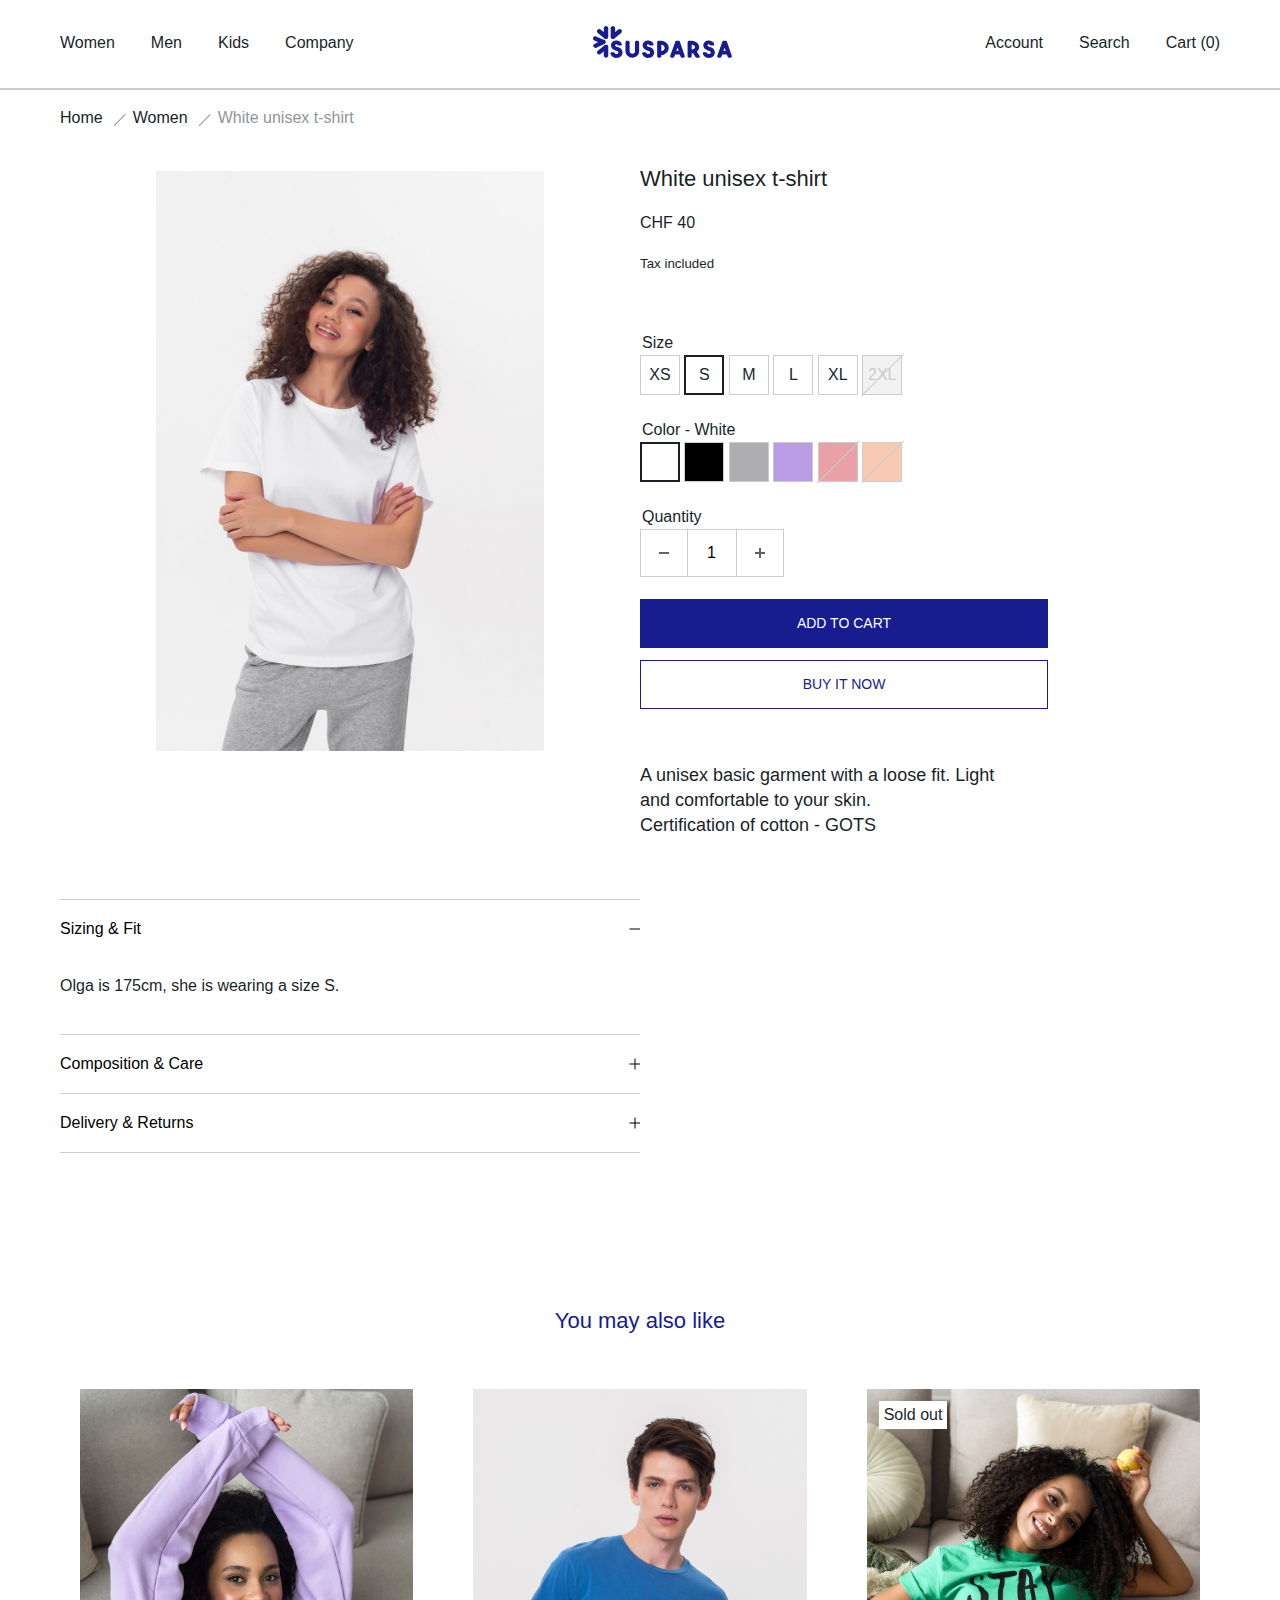
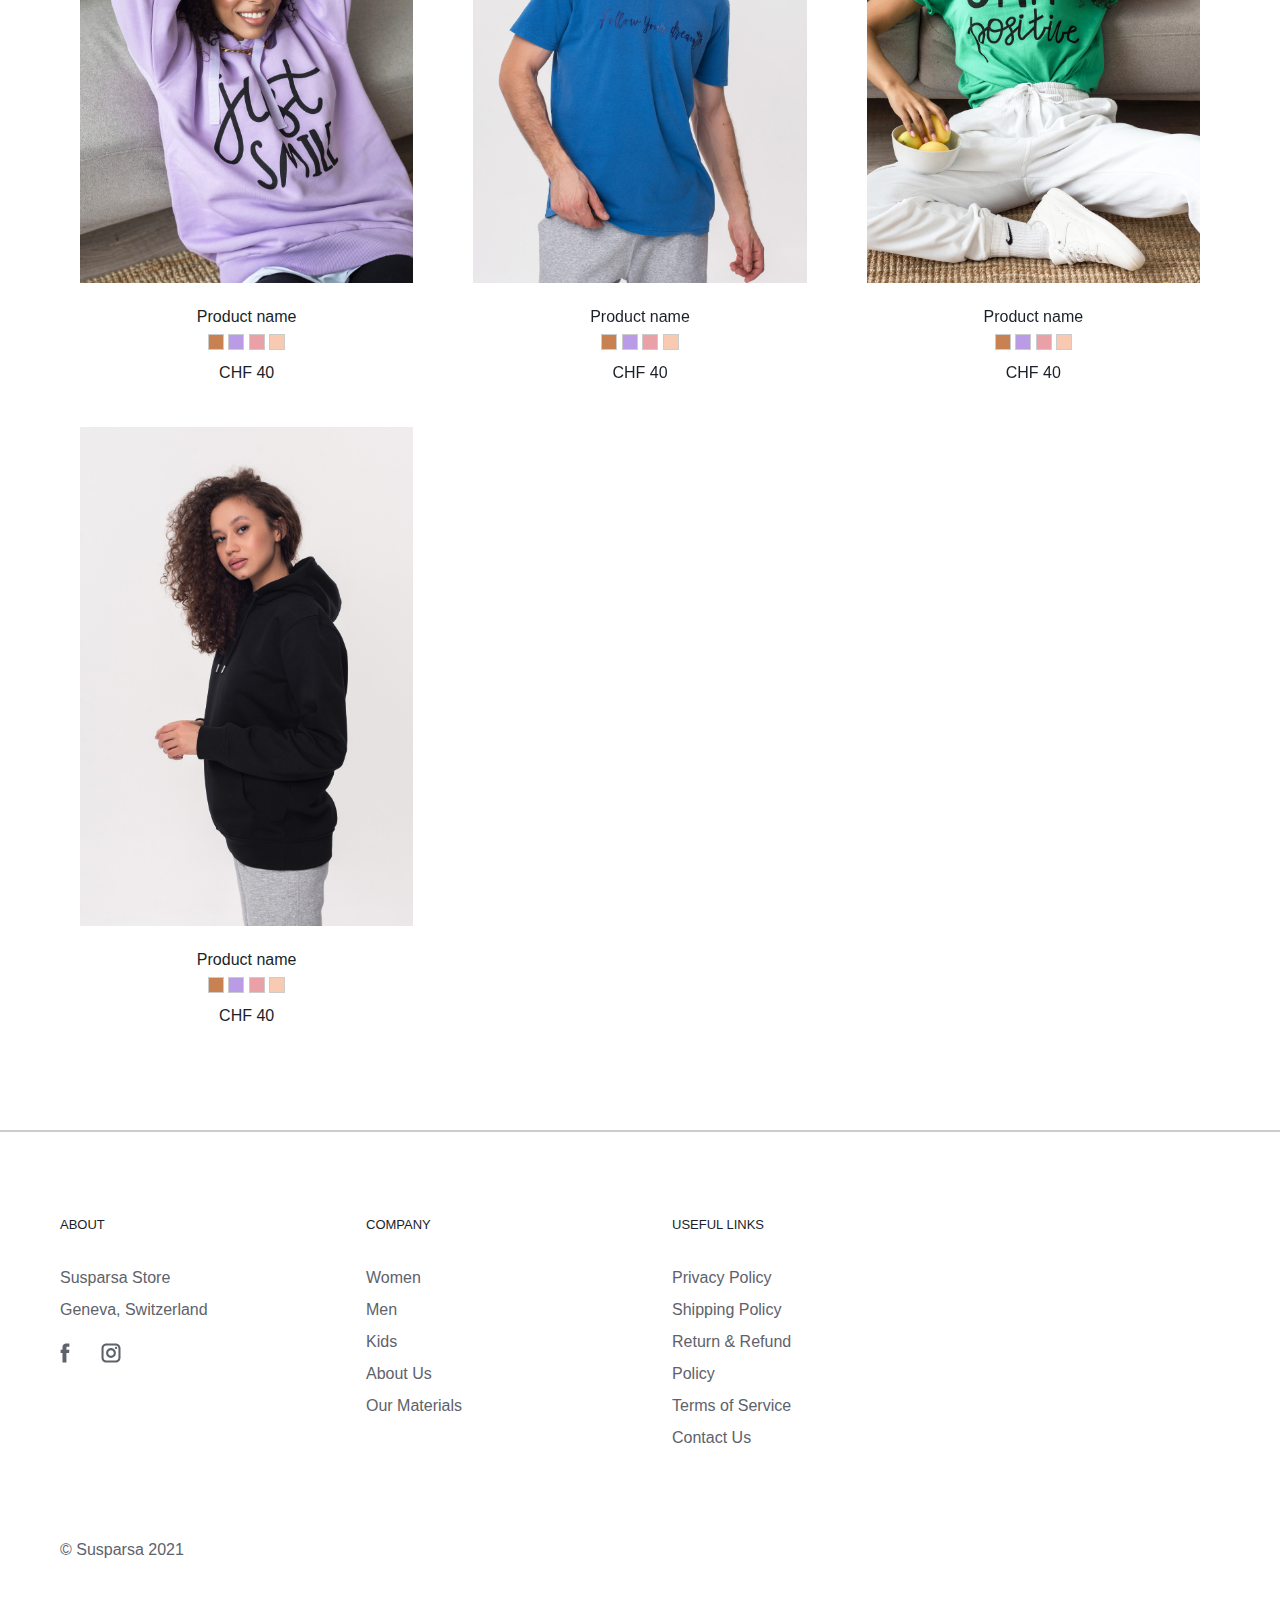
==== index.html @ f3b7ea78 "Added final styles for accordion" ====
<!DOCTYPE html>
<html lang="en">
  <head>
    <meta charset="UTF-8" />
    <meta http-equiv="X-UA-Compatible" content="IE=edge" />
    <meta name="viewport" content="width=device-width, initial-scale=1.0" />
    <meta name="description" content="Task №02 - CSS" />
    <title>Susparsa</title>
    <link
      href="./assets/fonts/AvenirNextRoundedStd-Reg.woff"
      rel="stylesheet"
    />
    <link rel="stylesheet" href="./css/index.css" />
  </head>

  <body>
    <header class="header">
      <!-- <a class="skip-to skip-to--content" href="#main">Skip to content</a>
      <a class="skip-to skip-to--footer" href="#footer">Skip to footer</a> -->
      <nav class="header-navigation" role="navigation">
        <ul class="header-navigation__list" role="list">
          <li class="header-navigation__item">
            <a
              href="/"
              class="header-navigation__link header-navigation__logo logo"
              ><span class="visually-hidden">Homepage</span>
              <img
                class="logo__image"
                src="./assets/img/logo.svg"
                alt=""
                aria-hidden="true"
            /></a>
          </li>

          <li class="header-navigation__item">
            <a href="/men" class="header-navigation__link">Women</a>
          </li>
          <li class="header-navigation__item">
            <a href="/kids" class="header-navigation__link">Men</a>
          </li>
          <li class="header-navigation__item">
            <a href="/women" class="header-navigation__link">Kids</a>
          </li>
          <li class="header-navigation__item">
            <a href="/company" class="header-navigation__link last">Company</a>
          </li>
          <li class="header-navigation__item">
            <a href="/account" class="header-navigation__link">Account</a>
          </li>
          <li class="header-navigation__item">
            <a href="/search" class="header-navigation__link">Search</a>
          </li>
          <li class="header-navigation__item">
            <a href="/cart" class="header-navigation__link last">Cart (0)</a>
          </li>
        </ul>
      </nav>

      <nav class="breadcrumbs">
        <ol class="breadcrumbs__list">
          <li class="breadcrumbs__item">
            <a class="breadcrumbs__page" href="/">Home</a>
          </li>
          <li class="breadcrumbs__item">
            <a class="breadcrumbs__page" href="">Women</a>
          </li>
          <li class="breadcrumbs__item">
            <span class="breadcrumbs__page breadcrumbs__page--current"
              >White unisex t-shirt</span
            >
          </li>
        </ol>
      </nav>
    </header>

    <main id="main" class="container">
      <section class="product">
        <article class="main-product-card product-card">
          <div class="product-card__info">
            <h1 class="product-card__heading heading heading--xxl">
              White unisex t-shirt
            </h1>

            <div class="product-card__price">
              <span class="visually-hidden">Product price</span>
              <p>
                <abbr title="Swiss franc">CHF</abbr>
                <span class="price">40</span>
              </p>
              <p><small>Tax included</small></p>
            </div>

            <form action="/cart" method="post" class="product-card__form">
              <fieldset class="product-card__fieldset">
                <legend>Size</legend>
                <div class="radio-group">
                  <div class="radio">
                    <input
                      id="XS-size"
                      class="radio__input"
                      type="radio"
                      name="size-option"
                      value="XS"
                    /><label class="radio__label" for="XS-size"
                      ><abbr title="Extra Small">XS</abbr></label
                    >
                  </div>

                  <div class="radio">
                    <input
                      id="S-size"
                      class="radio__input"
                      type="radio"
                      name="size-option"
                      value="S"
                      checked
                    /><label class="radio__label" for="S-size"
                      ><abbr title="Small">S</abbr></label
                    >
                  </div>

                  <div class="radio">
                    <input
                      id="M-size"
                      class="radio__input"
                      type="radio"
                      name="size-option"
                      value="M"
                    /><label class="radio__label" for="M-size"
                      ><abbr title="Medium">M</abbr></label
                    >
                  </div>

                  <div class="radio">
                    <input
                      id="L-size"
                      class="radio__input"
                      type="radio"
                      name="size-option"
                      value="L"
                    /><label class="radio__label" for="L-size"
                      ><abbr title="Large">L</abbr></label
                    >
                  </div>

                  <div class="radio">
                    <input
                      id="XL-size"
                      class="radio__input"
                      type="radio"
                      name="size-option"
                      value="XL"
                    /><label class="radio__label" for="XL-size"
                      ><abbr title="Extra Large">XL</abbr></label
                    >
                  </div>

                  <div class="radio disabled">
                    <input
                      id="2XL-size"
                      class="radio__input"
                      type="radio"
                      name="size-option"
                      value="2XL"
                      disabled
                    /><label class="radio__label" for="2XL-size"
                      ><abbr title="Double Extra Lage">2XL</abbr></label
                    >
                  </div>
                </div>
              </fieldset>

              <fieldset class="product-card__fieldset">
                <legend>Color - <span aria-hidden="true">White</span></legend>
                <div class="radio-group">
                  <div class="radio radio--color">
                    <input
                      id="white-color"
                      class="radio__input"
                      type="radio"
                      name="color-option"
                      value="White"
                      checked
                    /><label
                      class="radio__label"
                      for="white-color"
                      style="background-color: white"
                      ><span class="visually-hidden">White</span></label
                    >
                  </div>

                  <div class="radio radio--color">
                    <input
                      id="black-color"
                      class="radio__input"
                      type="radio"
                      name="color-option"
                      value="Black"
                    /><label
                      class="radio__label"
                      for="black-color"
                      style="background-color: black"
                      ><span class="visually-hidden">Black</span></label
                    >
                  </div>

                  <div class="radio radio--color">
                    <input
                      id="grey-color"
                      class="radio__input"
                      type="radio"
                      name="color-option"
                      value="Grey"
                    /><label
                      class="radio__label"
                      for="grey-color"
                      style="background-color: #aeaeb0"
                      ><span class="visually-hidden">Grey</span></label
                    >
                  </div>

                  <div class="radio radio--color">
                    <input
                      id="purple-color"
                      class="radio__input"
                      type="radio"
                      name="color-option"
                      value="Purple"
                    /><label
                      class="radio__label"
                      for="purple-color"
                      style="background-color: #ba9be5"
                      ><span class="visually-hidden">Purple latte</span></label
                    >
                  </div>

                  <div class="radio radio--color disabled">
                    <input
                      id="pink-color"
                      class="radio__input"
                      type="radio"
                      name="color-option"
                      value="Pink"
                      disabled
                    /><label
                      class="radio__label"
                      for="pink-color"
                      style="background-color: #e9a0a7"
                      ><span class="visually-hidden">Pink</span></label
                    >
                  </div>

                  <div class="radio radio--color disabled">
                    <input
                      id="barely-pink-color"
                      class="radio__input"
                      type="radio"
                      name="color-option"
                      value="Barely pink"
                      disabled
                    /><label
                      class="radio__label"
                      for="barely-pink-color"
                      style="background-color: #f8cab1"
                      ><span class="visually-hidden">Barely pink</span></label
                    >
                  </div>
                </div>
              </fieldset>

              <fieldset class="product-card__fieldset">
                <legend class="quantity__legend">
                  <label for="quantity">Quantity</label>
                </legend>
                <div class="quantity">
                  <input
                    id="quantity"
                    class="quantity__input"
                    type="number"
                    min="1"
                    max="5"
                    value="1"
                    name="quantity"
                    inputmode="none"
                  />
                  <button
                    class="quantity__button quantity__button--decrease"
                    type="button"
                  >
                    <span class="visually-hidden">Decrease quantity</span>
                  </button>
                  <button
                    class="quantity__button quantity__button--increase"
                    type="button"
                  >
                    <span class="visually-hidden">Increase quantity</span>
                  </button>
                </div>
              </fieldset>

              <button
                class="button button--primary"
                type="submit"
                name="type"
                value="add"
              >
                <span class="visually-hidden"
                  >Add product to shopping cart</span
                >
                Add to cart
              </button>
              <button
                class="button button--secondary"
                type="submit"
                name="type"
                value="buy"
              >
                <span class="visually-hidden">Buy product right now</span>
                Buy it now
              </button>
            </form>

            <p class="product-card__text">
              A unisex basic garment with a loose fit. Light and comfortable to
              your skin.<br />
              Certification of cotton -
              <i><abbr title="Global Organic Textile Standard">GOTS</abbr></i>
            </p>
          </div>

          <div class="collapsible-tabe">
            <div class="collapsible-item">
              <button class="collapsible-button" type="button">
                Sizing & Fit<span class="сollapsible-minus"></span>
              </button>
            </div>
            <div class="collapsible-content">
              <p class="collapsible-text">Olga is <i>175cm</i>, she is wearing a size <i>S</i>.</p>
            </div>
            <div class="collapsible-item">
              <button class="collapsible-button" type="button">
                Composition & Care<span class="сollapsible-plus"></span>
              </button>
            </div>
            <div class="collapsible-item">
              <button class="collapsible-button" type="button">
                Delivery & Returns<span class="сollapsible-plus"></span>
              </button>
            </div>
          </div>

          <!-- <div class="img-feature"> -->
          <img
            src="./assets/img/mainPic.png"
            alt="White unisex t-shirt"
            class="main-roduct-card__image product-card__image"
          />
          <!-- </div> -->
        </article>
      </section>

      <section class="product-recommendations">
        <!-- aside -->
        <h2 class="recommendation-heading heading--xxl heading">
          You may also like
        </h2>
        <ul class="products__list">
          <li>
            <article class="product-card recommendation-product-card">
              <img
                src="./assets/img/DSC_2518.png"
                alt="Product name"
                class="recommendation-product__image product-card__image"
              />
              <div class="product-item__info">
                <a href="" class="product-card__link"
                  ><h3 class="recommendation-product-heading heading">
                    Product name
                  </h3></a
                >
                <fieldset class="recommendation-product-card__fieldset">
                  <legend class="visually-hidden">Color</legend>
                  <div class="radio-group">
                    <div class="radio radio--color">
                      <input
                        id="terracotta-color-1"
                        class="radio__input"
                        type="radio"
                        name="recommendation-product-color-1"
                        value="Terracotta"
                      /><label
                        class="radio__label recommendation-radio__label"
                        for="terracotta-color-1"
                        style="background-color: #c88252"
                        ><span class="visually-hidden">Terracotta</span></label
                      >
                    </div>

                    <div class="radio radio--color">
                      <input
                        id="purple-color-1"
                        class="radio__input"
                        type="radio"
                        name="recommendation-product-color-1"
                        value="Purple"
                      /><label
                        class="radio__label recommendation-radio__label"
                        for="purple-color-1"
                        style="background-color: #ba9be5"
                        ><span class="visually-hidden"
                          >Purple latte</span
                        ></label
                      >
                    </div>

                    <div class="radio radio--color">
                      <input
                        id="pink-color-1"
                        class="radio__input"
                        type="radio"
                        name="recommendation-product-color-1"
                        value="Pink"
                      /><label
                        class="radio__label recommendation-radio__label"
                        for="pink-color-1"
                        style="background-color: #e9a0a7"
                        ><span class="visually-hidden">Pink</span></label
                      >
                    </div>

                    <div class="radio radio--color">
                      <input
                        id="barely-pink-color-1"
                        class="radio__input"
                        type="radio"
                        name="recommendation-product-color-1"
                        value="Barely pink"
                      /><label
                        class="radio__label recommendation-radio__label"
                        for="barely-pink-color-1"
                        style="background-color: #f8cab1"
                        ><span class="visually-hidden">Barely pink</span></label
                      >
                    </div>
                  </div>
                </fieldset>
                <p><abbr title="Swiss franc">CHF</abbr> 40</p>
              </div>
            </article>
          </li>
          <li>
            <article class="product-card recommendation-product-card">
              <img
                src="./assets/img/DSC_5389_1.png"
                alt="Product name"
                class="recommendation-product__image product-card__image"
              />
              <div class="product-item__info">
                <a href="" class="product-card__link"
                  ><h3 class="recommendation-product-heading heading">
                    Product name
                  </h3></a
                >

                <fieldset class="recommendation-product-card__fieldset">
                  <legend class="visually-hidden">Color</legend>
                  <div class="radio-group">
                    <div class="radio radio--color">
                      <input
                        id="terracotta-color-2"
                        class="radio__input"
                        type="radio"
                        name="recommendation-product-color-2"
                        value="Terracotta"
                      /><label
                        class="radio__label recommendation-radio__label"
                        for="terracotta-color-2"
                        style="background-color: #c88252"
                        ><span class="visually-hidden">Terracotta</span></label
                      >
                    </div>

                    <div class="radio radio--color">
                      <input
                        id="purple-color-2"
                        class="radio__input"
                        type="radio"
                        name="recommendation-product-color-2"
                        value="Purple"
                      /><label
                        class="radio__label recommendation-radio__label"
                        for="purple-color-2"
                        style="background-color: #ba9be5"
                        ><span class="visually-hidden"
                          >Purple latte</span
                        ></label
                      >
                    </div>

                    <div class="radio radio--color">
                      <input
                        id="pink-color-2"
                        class="radio__input"
                        type="radio"
                        name="recommendation-product-color-2"
                        value="Pink"
                      /><label
                        class="radio__label recommendation-radio__label"
                        for="pink-color-2"
                        style="background-color: #e9a0a7"
                        ><span class="visually-hidden">Pink</span></label
                      >
                    </div>

                    <div class="radio radio--color">
                      <input
                        id="barely-pink-color-2"
                        class="radio__input"
                        type="radio"
                        name="recommendation-product-color-2"
                        value="Barely pink"
                      /><label
                        class="radio__label recommendation-radio__label"
                        for="barely-pink-color-2"
                        style="background-color: #f8cab1"
                        ><span class="visually-hidden">Barely pink</span></label
                      >
                    </div>
                  </div>
                </fieldset>
                <p><abbr title="Swiss franc">CHF</abbr> 40</p>
              </div>
            </article>
          </li>
          <li>
            <article class="product-card recommendation-product-card">
              <img
                src="./assets/img/DSC_2330.png"
                alt="Product name"
                class="recommendation-product__image product-card__image"
              />
              <div class="product-item__info">
                <a href="" class="product-card__link"
                  ><h3 class="recommendation-product-heading heading">
                    Product name
                  </h3></a
                >
                <ul class="product-card__tags tags" role="list">
                  <li class="tags__item tags__item--sold-out">Sold out</li>
                </ul>

                <fieldset class="recommendation-product-card__fieldset">
                  <legend class="visually-hidden">Color</legend>
                  <div class="radio-group">
                    <div class="radio radio--color">
                      <input
                        id="terracotta-color-3"
                        class="radio__input"
                        type="radio"
                        name="recommendation-product-color-3"
                        value="Terracotta"
                      /><label
                        class="radio__label recommendation-radio__label"
                        for="terracotta-color-3"
                        style="background-color: #c88252"
                        ><span class="visually-hidden">Terracotta</span></label
                      >
                    </div>

                    <div class="radio radio--color">
                      <input
                        id="purple-color-3"
                        class="radio__input"
                        type="radio"
                        name="recommendation-product-color-3"
                        value="Purple"
                      /><label
                        class="radio__label recommendation-radio__label"
                        for="purple-color-3"
                        style="background-color: #ba9be5"
                        ><span class="visually-hidden"
                          >Purple latte</span
                        ></label
                      >
                    </div>

                    <div class="radio radio--color">
                      <input
                        id="pink-color-3"
                        class="radio__input"
                        type="radio"
                        name="recommendation-product-color-3"
                        value="Pink"
                      /><label
                        class="radio__label recommendation-radio__label"
                        for="pink-color-3"
                        style="background-color: #e9a0a7"
                        ><span class="visually-hidden">Pink</span></label
                      >
                    </div>

                    <div class="radio radio--color">
                      <input
                        id="barely-pink-color-3"
                        class="radio__input"
                        type="radio"
                        name="recommendation-product-color-3"
                        value="Barely pink"
                      /><label
                        class="radio__label recommendation-radio__label"
                        for="barely-pink-color-3"
                        style="background-color: #f8cab1"
                        ><span class="visually-hidden">Barely pink</span></label
                      >
                    </div>
                  </div>
                </fieldset>
                <p><abbr title="Swiss franc">CHF</abbr> 40</p>
              </div>
            </article>
          </li>
          <li>
            <article class="product-card recommendation-product-card">
              <img
                src="./assets/img/DSC_1111.png"
                alt="Product name"
                class="recommendation-product__image product-card__image"
              />
              <div class="product-item__info">
                <a href="" class="product-card__link"
                  ><h3 class="recommendation-product-heading heading">
                    Product name
                  </h3></a
                >
                <fieldset class="recommendation-product-card__fieldset">
                  <legend class="visually-hidden">Color</legend>
                  <div class="radio-group">
                    <div class="radio radio--color">
                      <input
                        id="terracotta-color-4"
                        class="radio__input"
                        type="radio"
                        name="recommendation-product-color-4"
                        value="Terracotta"
                      /><label
                        class="radio__label recommendation-radio__label"
                        for="terracotta-color-4"
                        style="background-color: #c88252"
                        ><span class="visually-hidden">Terracotta</span></label
                      >
                    </div>

                    <div class="radio radio--color">
                      <input
                        id="purple-color-4"
                        class="radio__input"
                        type="radio"
                        name="recommendation-product-color-4"
                        value="Purple"
                      /><label
                        class="radio__label recommendation-radio__label"
                        for="purple-color-4"
                        style="background-color: #ba9be5"
                        ><span class="visually-hidden"
                          >Purple latte</span
                        ></label
                      >
                    </div>

                    <div class="radio radio--color">
                      <input
                        id="pink-color-4"
                        class="radio__input"
                        type="radio"
                        name="recommendation-product-color-4"
                        value="Pink"
                      /><label
                        class="radio__label recommendation-radio__label"
                        for="pink-color-4"
                        style="background-color: #e9a0a7"
                        ><span class="visually-hidden">Pink</span></label
                      >
                    </div>

                    <div class="radio radio--color">
                      <input
                        id="barely-pink-color-4"
                        class="radio__input"
                        type="radio"
                        name="recommendation-product-color-4"
                        value="Barely pink"
                      /><label
                        class="radio__label recommendation-radio__label"
                        for="barely-pink-color-4"
                        style="background-color: #f8cab1"
                        ><span class="visually-hidden">Barely pink</span></label
                      >
                    </div>
                  </div>
                </fieldset>
                <p><abbr title="Swiss franc">CHF</abbr> 40</p>
              </div>
            </article>
          </li>
        </ul>
      </section>
    </main>

    <footer id="footer" class="footer__container">
      <div class="container">
        <div class="footer__top">
          <section class="footer__section">
            <h2 class="footer__heading heading heading--s">About</h2>
            <address class="address">
              <p class="address__location">
                Susparsa Store<br />Geneva, Switzerland
              </p>

              <ul class="icon-list">
                <li class="icon-list__item">
                  <a href="" class="icon-list__link"
                    ><svg
                      class="social-icon icon"
                      xmlns="http://www.w3.org/2000/svg"
                      width="10"
                      height="20"
                      fill="none"
                    >
                      <path
                        fill="currentColor"
                        fill-rule="evenodd"
                        d="M9.027 9.982H6.429V19.5H2.492V9.982H.62V6.637h1.872V4.472C2.492 2.924 3.228.5 6.464.5L9.38.512V3.76H7.264c-.347 0-.835.174-.835.912V6.64h2.942l-.344 3.342Z"
                        clip-rule="evenodd"
                      />
                    </svg>
                  </a>
                </li>

                <li class="icon-list__item">
                  <a href="" class="icon-list__link"
                    ><svg
                      class="social-icon icon"
                      width="20"
                      height="20"
                      viewBox="0 0 20 20"
                      fill="none"
                      xmlns="http://www.w3.org/2000/svg"
                    >
                      <path
                        d="M14.7071 0.5C17.3502 0.5 19.5 2.65013 19.5 5.29293V14.7071C19.5 17.3502 17.3502 19.5 14.7071 19.5H5.29293C2.65013 19.5 0.5 17.3502 0.5 14.7071V5.29293C0.5 2.65013 2.65013 0.5 5.29293 0.5H14.7071ZM14.7071 2.56779H5.29293C3.7903 2.56779 2.56779 3.7903 2.56779 5.29293V14.7071C2.56779 16.2097 3.7903 17.4326 5.29293 17.4326H14.7071C16.2097 17.4326 17.4326 16.21 17.4326 14.7071V5.29293C17.4326 3.7903 16.21 2.56779 14.7071 2.56779ZM10 5.10678C12.6984 5.10678 14.8936 7.30195 14.8936 10C14.8936 12.698 12.698 14.8936 10 14.8936C7.30195 14.8936 5.10678 12.6984 5.10678 10C5.10678 7.30195 7.30195 5.10678 10 5.10678ZM10 7.17456C8.44247 7.17456 7.17421 8.44212 7.17421 9.99965C7.17421 11.5579 8.44247 12.8258 10 12.8258C11.5582 12.8258 12.8254 11.5579 12.8254 9.99965C12.8254 8.44247 11.5579 7.17456 10 7.17456ZM15.0509 3.80297C15.6892 3.80297 16.2086 4.32238 16.2086 4.96073C16.2086 5.59909 15.6892 6.1185 15.0509 6.1185C14.4122 6.1185 13.8928 5.59909 13.8928 4.96073C13.8928 4.32238 14.4122 3.80297 15.0509 3.80297Z"
                        fill="currentColor"
                      />
                    </svg>
                  </a>
                </li>
              </ul>
            </address>
          </section>

          <section class="footer__section">
            <h2 class="footer__heading heading heading--s">Company</h2>
            <ul class="footer-navigation">
              <li class="footer-navigation__item">
                <a href="" class="footer-navigation__link">Women</a>
              </li>
              <li class="footer-navigation__item">
                <a href="" class="footer-navigation__link">Men</a>
              </li>
              <li class="footer-navigation__item">
                <a href="" class="footer-navigation__link">Kids</a>
              </li>
              <li class="footer-navigation__item">
                <a href="" class="footer-navigation__link">About Us</a>
              </li>
              <li class="footer-navigation__item">
                <a href="" class="footer-navigation__link">Our Materials</a>
              </li>
            </ul>
          </section>

          <section class="footer__section">
            <h2 class="footer__heading heading heading--s">Useful Links</h2>
            <ul class="footer-navigation">
              <li class="footer-navigation__item">
                <a href="" class="footer-navigation__link">Privacy Policy</a>
              </li>
              <li class="footer-navigation__item">
                <a href="" class="footer-navigation__link">Shipping Policy</a>
              </li>
              <li class="footer-navigation__item">
                <a href="" class="footer-navigation__link"
                  >Return & Refund Policy</a
                >
              </li>
              <li class="footer-navigation__item">
                <a href="" class="footer-navigation__link">Terms of Service</a>
              </li>
              <li class="footer-navigation__item">
                <a href="" class="footer-navigation__link">Contact Us</a>
              </li>
            </ul>
          </section>
        </div>

        <div class="footer__bottom">
          <section class="footer__section">
            <h2 class="visually-hidden">Copyright</h2>
            <p>
              <small class="copyright-text"
                >© Susparsa <time datetime="2021">2021</time></small
              >
            </p>
          </section>
        </div>
      </div>
    </footer>
  </body>
</html>
---- css/index.css ----
/* #region Global */
@font-face {
  font-family: "Avenir Next Rounded Std";
  src: url("./assets/fonts/AvenirNextRoundedStd-Reg.eot");
  src: url("./assets/fonts/AvenirNextRoundedStd-Reg.eot?#iefix")
      format("embedded-opentype"),
    url("./assets/fonts/AvenirNextRoundedStd-Reg.woff2") format("woff2"),
    url("./assets/fonts/AvenirNextRoundedStd-Reg.woff") format("woff"),
    url("./assets/fonts/AvenirNextRoundedStd-Reg.ttf") format("truetype"),
    url("./assets/fonts/AvenirNextRoundedStd-Reg.svg#AvenirNextRoundedStd-Reg")
      format("svg");
  font-weight: normal;
  font-style: normal;
  font-display: swap;
}

*,
*::before,
*::after {
  box-sizing: inherit;
}

ul[class],
ol[class] {
  padding: 0;
}

body,
h1,
h2,
h3,
h4,
h5,
h6,
p,
ul,
ol,
li,
figure,
figcaption,
blockquote,
dl,
dd {
  margin: 0;
  font-size: inherit;
}

i,
abbr,
dfn {
  font-style: inherit;
}

ul[class] {
  list-style: none;
}

img {
  max-width: 100%;
  display: block;
}

a {
  text-decoration: none;
  color: inherit;
}

abbr {
  text-decoration: none;
}

button {
  text-transform: none;
  padding: 0;
  overflow: visible;
  background: none;
  border: none;
  border-radius: 0;
}

:root {
  /* Pallete */
  --palette-white: #fff;
  --palette-mirage: #1a1f29;
  --palette-deep-koamaru: #171c8f;
  --palette-silver: #cccccc;
  --palette-shuttle-gray: #5e626b;
  --palette-shuttle-chalice: #a0a0a0;
  --palette-shuttle-concrete: #f2f2f2;
  --palette-manatee: #929499;

  /* Fonts */
  --text-font-family: "Avenir Next Rounded Std", sans-serif;
  --heading-font-family: "Avenir Next Rounded Std", sans-serif;

  /* Text */
  --text-color: var(--palette-mirage);
  --heading-color: var(--palette-mirage);
  --accent-color: var(--palette-deep-koamaru);
  --border-color: var(--palette-silver);
}

html {
  box-sizing: border-box;
}

body {
  background-color: var(--palette-white);
  font-family: var(--text-font-family);
  font-weight: normal;
  font-style: normal;
  color: var(--text-color);
  line-height: 100%;
}

.visually-hidden {
  position: absolute !important;
  clip: rect(1px 1px 1px 1px);
  /* IE6, IE7 */
  clip: rect(1px, 1px, 1px, 1px);
  padding: 0 !important;
  border: 0 !important;
  height: 1px !important;
  width: 1px !important;
  overflow: hidden;
}

.container {
  width: 100%;
  max-width: 90rem; /* 1440px */
  padding: 0 3.75rem;
  margin: 0 auto;
}
/* #endregion */

/* #region Headings */
.heading {
  font-weight: normal;
}

.heading--xxl {
  font-size: 1.375rem;
}

.heading--s {
  font-size: 0.8125rem;
}
/* #endregion */

/* #region Buttons */

.button {
  width: 25.5rem;
  max-width: 100%;
  min-height: 48px;
  padding: 0.96875rem 1rem;
  font-size: 0.875rem;
  text-align: center;
  text-decoration: none;
  text-transform: uppercase;
  transition: color 0.3s, background-color 0.3s, border-color.3s;
  cursor: pointer;
}

.button--primary {
  border: 1px solid var(--accent-color);
  background-color: var(--accent-color);
  color: var(--palette-white);
}

.button--secondary {
  border: 1px solid var(--accent-color);
  background-color: var(--palette-white);
  color: var(--accent-color);
}

.button:hover {
  background-color: #3bc9c6;
  color: var(--palette-white);
  border-color: #3bc9c6;
}

/* #endregion */

/* #region Header */
.header-navigation {
  width: 100%;
  margin: 0 auto;
  padding: 2.2rem 3.75rem 0.3rem;
  border-bottom: 2px solid var(--palette-silver);
}

.header-navigation__list {
  display: flex;
}

.header-navigation__item:first-child,
.header-navigation__item:nth-child(n + 6) {
  order: 3;
}

.header-navigation__item:first-child {
  margin: 0 auto;
  flex-basis: auto;
}

.header-navigation__link:not(.last) {
  padding-right: 2.25rem;
}

.header-navigation__logo {
  position: relative;
  right: 5%;
  bottom: 20%;
}
/* #endregion */

/* #region Breadcrumbs */
.breadcrumbs {
  padding: 20px 60px;
}

.breadcrumbs__item {
  display: inline-flex;
  position: relative;
  min-width: auto;
}

.breadcrumbs__item {
  display: inline-block;
  position: relative;
  margin-bottom: 5px;
  margin-left: 10px;
  padding-left: 15.655px;
}

.breadcrumbs__item:not(:first-child)::before {
  content: "";
  display: block;
  position: absolute;
  top: 0;
  bottom: 0;
  left: -3.31px;
  width: 7px;
  height: 7px;
  margin: auto 0;
  top: -5%;
  height: 100%;
  transform: rotate(45deg);
  border-right: 0.0625px solid var(--palette-manatee);
}

.breadcrumbs__page--current {
  color: var(--palette-manatee);
}

.breadcrumbs__item:first-child {
  margin-left: 0px;
  padding-left: 0px;
}
/* #endregion */

/* #region Product card */
.product {
  padding-top: 1.25rem;
}

.product-card {
  position: relative;
  display: flex;
  flex-direction: column;
}

.quantity {
  display: flex;

  --quantity-border-color: var(--border-color);
  --quantity-border-color-hover: var(--accent-color);

  --quantity-background: var(--background);
  --quantity-background-hover: var(--accent-color);

  --quantity-button-color: var(--palette-shuttle-chalice);
  --quantity-button-color-hover: var(--palette-shuttle-chalice);
}

.quantity__input {
  border: none;
  padding-left: 1rem;
  border-top: 0.0625rem solid var(--quantity-border-color);
  border-bottom: 0.0625rem solid var(--quantity-border-color);
  max-width: 3rem;
  max-height: 3rem;
  font-size: 1rem;
  line-height: 1.25;
  text-align: center;
  background: var(--quantity-background);
}

.quantity__button {
  position: relative;
  padding: 0;
  min-width: 3rem;
  min-height: 3rem;
  border: 0.0625rem solid var(--quantity-border-color);
  color: var(--quantity-border-color);
  background: var(--quantity-background);
}

.quantity__button::before,
.quantity__button::after {
  content: "";
  position: absolute;
  top: 50%;
  left: 50%;
  margin-top: -0.0625rem;
  margin-left: -0.3125rem;
  display: block;
  width: 0.625rem;
  border: 0.0625px solid var(--palette-shuttle-gray);
}

.quantity__button--increase::after {
  transform: rotate(90deg);
}

.quantity__button:hover {
  border-color: var(--quantity-border-color-hover);
  color: var(--quantity-border-color-hover);
}

.quantity__button--decrease {
  order: -1;
}

.product-card__fieldset {
  border: none;
  margin: 0;
  padding: 0;
}

.radio {
  display: inline-block;
}

.radio__input {
  opacity: 0;
  position: fixed;
  width: 0;
}

.radio__label {
  display: inline-block;
  width: 2.5rem;
  height: 2.5rem;
  border: 0.0625rem solid var(--border-color);
  text-align: center;
  vertical-align: middle;
  display: table-cell;
}

.product-item__info {
  display: flex;
  flex-direction: column;
  line-height: 1.75;
}

.radio__label:hover {
  border: 0.125rem solid var(--palette-mirage);
  cursor: pointer;
}

.radio__input:checked + .radio__label {
  border: 0.125rem solid var(--palette-mirage);
}

.disabled {
  color: var(--palette-silver);
  background-color: var(--palette-shuttle-concrete);
  position: relative;
  pointer-events: none;
  cursor: not-allowed;
}

.disabled:after {
  content: "";
  position: absolute;
  top: -25%;
  left: 50%;
  width: 0;
  height: 150%;
  border-right: 1px solid var(--palette-silver);
  transform: rotate(45deg);
}

.product-card__text {
  font-size: 1.125rem;
  line-height: 1.4;
  max-width: 24.2rem;
}

.product-card__image {
  display: block;
  height: auto;
  flex: 0 0 auto;
  object-fit: cover;
}

.main-roduct-card__image {
  padding: 0 6rem;
  min-width: 30rem;
  order: -1;
}

.main-product-card {
  display: grid;
  grid-template-columns: repeat(2, 1fr);
}

.product-card__price {
  line-height: 2.5;
}

.product-card__form {
  padding-left: 8.5rem;
  padding: 3rem 0;
  line-height: 1.5;
}

.product-card__fieldset {
  padding-bottom: 1rem;
}

.product-card__heading {
  margin-top: 0;
  margin-bottom: 1rem;
}

.product-card__link {
  color: inherit;
  text-decoration: none;
}

.recomentadion-product__info {
  display: inline-flex;
}

.collapsible-tabe {
  margin: 60px 0;
}

.button {
  margin: 0.375rem 0;
}

.collapsible-item {
  border-top: 1px solid var(--border-color);
  overflow: hidden;
}

.collapsible-item:last-child {
  border-bottom: 1px solid var(--border-color);
}

.collapsible-button {
  padding: 34px 0;
  display: block;
  position: relative;
  width: 100%;
  padding: 20px 0;
  text-align: left;
  cursor: pointer;
  font-size: 1rem;
}

.collapsible-content {
  overflow: visible;
  height: auto;
  visibility: visible;
  transition: height 0.35s ease-in-out;
  padding: 20px 80px 40px 0px;
}

.collapsible-content:after {
  content: "";
  display: block;
  clear: both;
}

.сollapsible-plus,
.сollapsible-minus {
  position: absolute;
  right: 0;
  top: calc(50% - 5.5px);
  width: 11px;
  height: 11px;
}

.сollapsible-plus:before,
.сollapsible-minus::before {
  width: 11px;
  height: 1px;
  opacity: 1;
}
.сollapsible-plus:after,
.сollapsible-minus::after {
  width: 1px;
  height: 11px;
}

.сollapsible-plus:before,
.сollapsible-plus:after,
.сollapsible-minus::after {
  position: absolute;
  content: "";
  top: 50%;
  left: 50%;
  transform: translate(-50%, -50%) rotate(-90deg);
  background-color: currentColor;
  transition: transform 0.4s ease-in-out, opacity 0.4s ease-in-out;
}
/* #endregion */

/* #region Products */
.products__list {
  display: grid;
  grid-template-columns: repeat(auto-fit, minmax(min(18rem, 100%), 1fr));
  grid-gap: 1.25rem;
  padding: 0;
  margin: 0;
  list-style: none;
}

.products__card {
  max-width: 100%;
  height: 100%;
}
/* #endregion */

/* #region Recommendations */
.product-recommendations {
  padding: 6.25rem 0;
}

.recommendation-heading {
  margin-bottom: 2.5rem;
}

.recommendation-product-card {
  text-align: center;
  min-height: 100%;
}

.recommendation-heading {
  text-align: center;
  color: var(--palette-deep-koamaru);
}

.recommendation-product-heading {
  text-align: center;
}

.recommendation-product__image {
  max-width: 100%;
}

.recommendation-product-card__fieldset {
  margin: 0;
  padding: 0;
  border: none;
}

.recommendation-product__image {
  padding: 1.25rem;
}

.recommendation-radio__label {
  width: 1rem;
  height: 1rem;
}
/* #endregion */

/* #region Tags */
.recommendation-product-card {
  position: relative;
}

.tags {
  position: absolute;
  left: 2rem;
  top: 2rem;
  display: flex;
  flex-wrap: wrap;
  list-style: none;
}

.tags__item {
  padding: 0 0.3125rem;
  text-align: center;
}

.tags__item--sold-out {
  background-color: var(--palette-white);
}

/* #endregion */

/* #region Footer */
.footer__container {
  border-top: 2px solid var(--palette-silver);
  padding-bottom: 2rem;
}

.footer__top {
  display: grid;
  grid-template-columns: repeat(auto-fill, 9.375rem);
  gap: 2rem 9.75rem;
  padding: 5rem 0;
  margin: 0;
}

.footer__section {
  line-height: 2;
  color: var(--palette-shuttle-gray);
}

.footer__heading {
  text-transform: uppercase;
  color: var(--heading-color);
  margin-bottom: 1.5rem;
}

.address {
  font-style: normal;
}

.icon-list__item {
  line-height: 4;
  display: inline-block;
  margin-right: 1.63rem;
}

.copyright-text {
  font-size: 1rem;
}
/* #endregion */
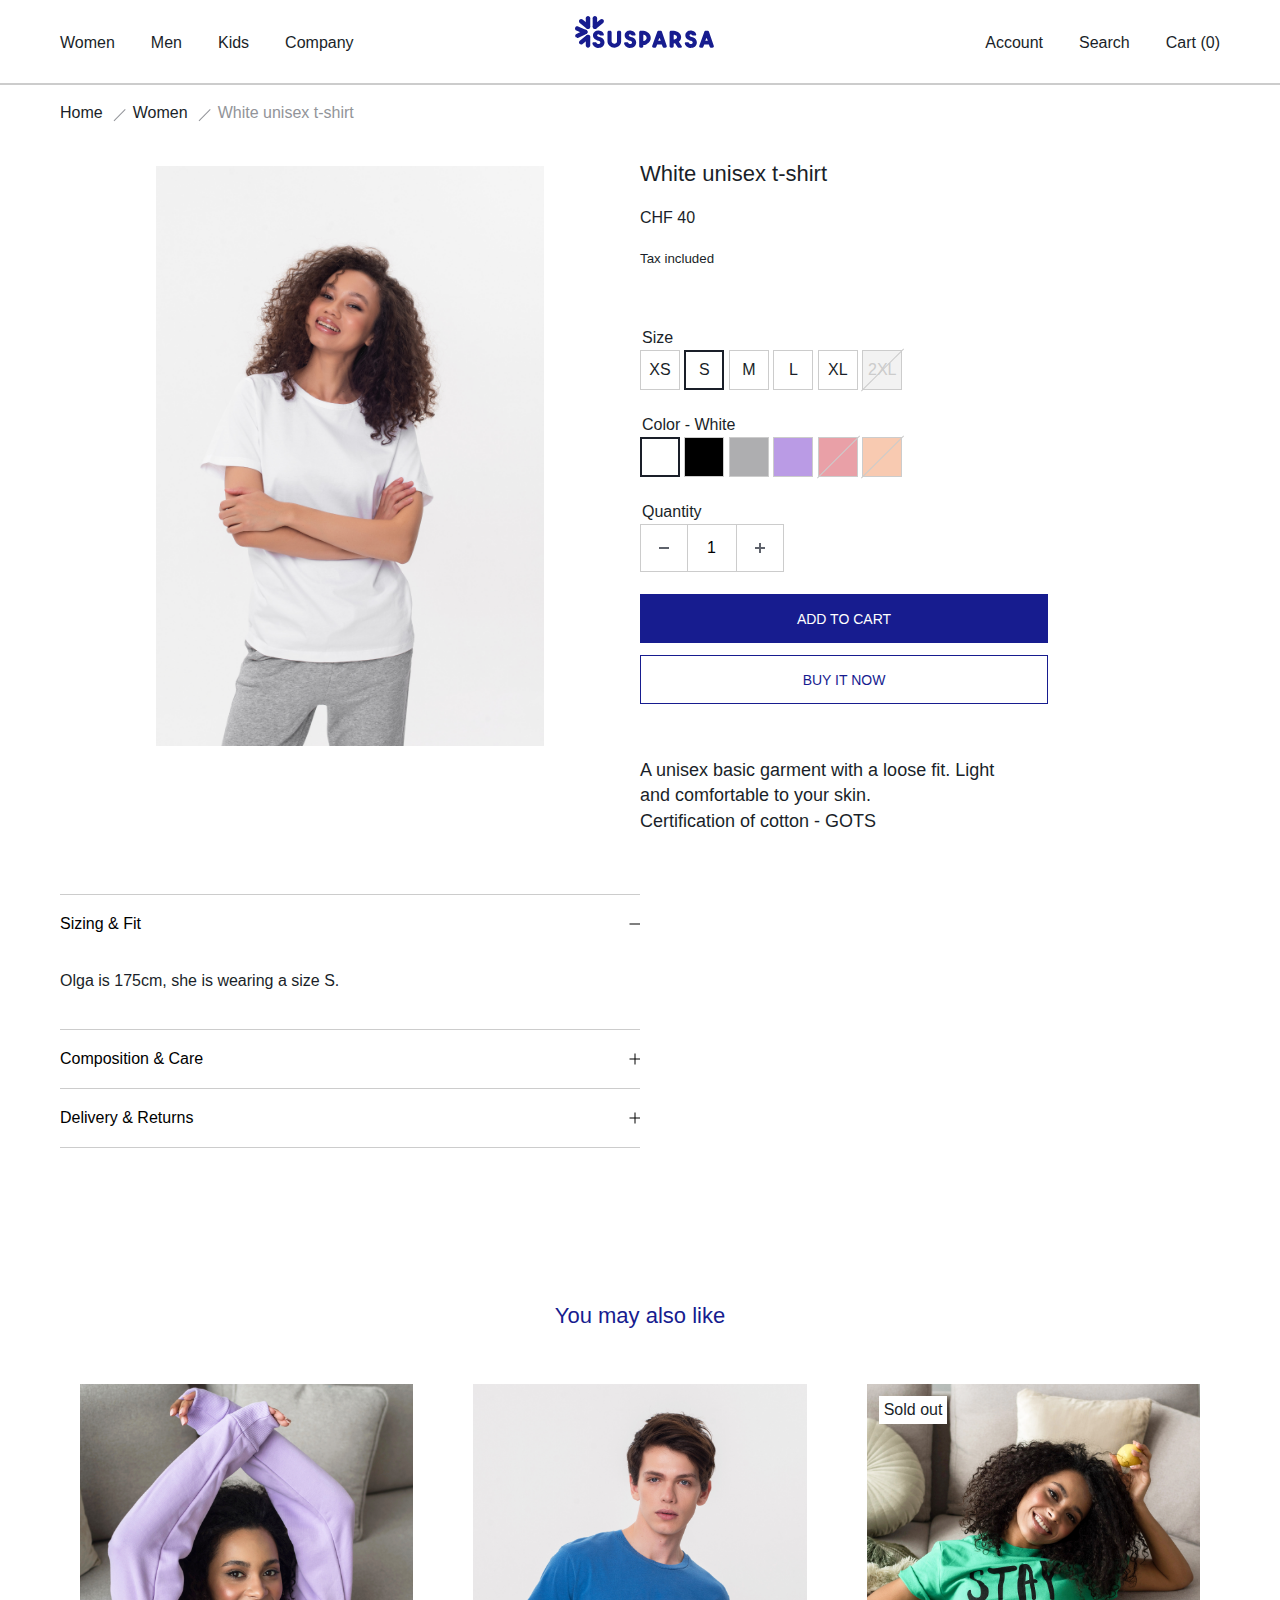
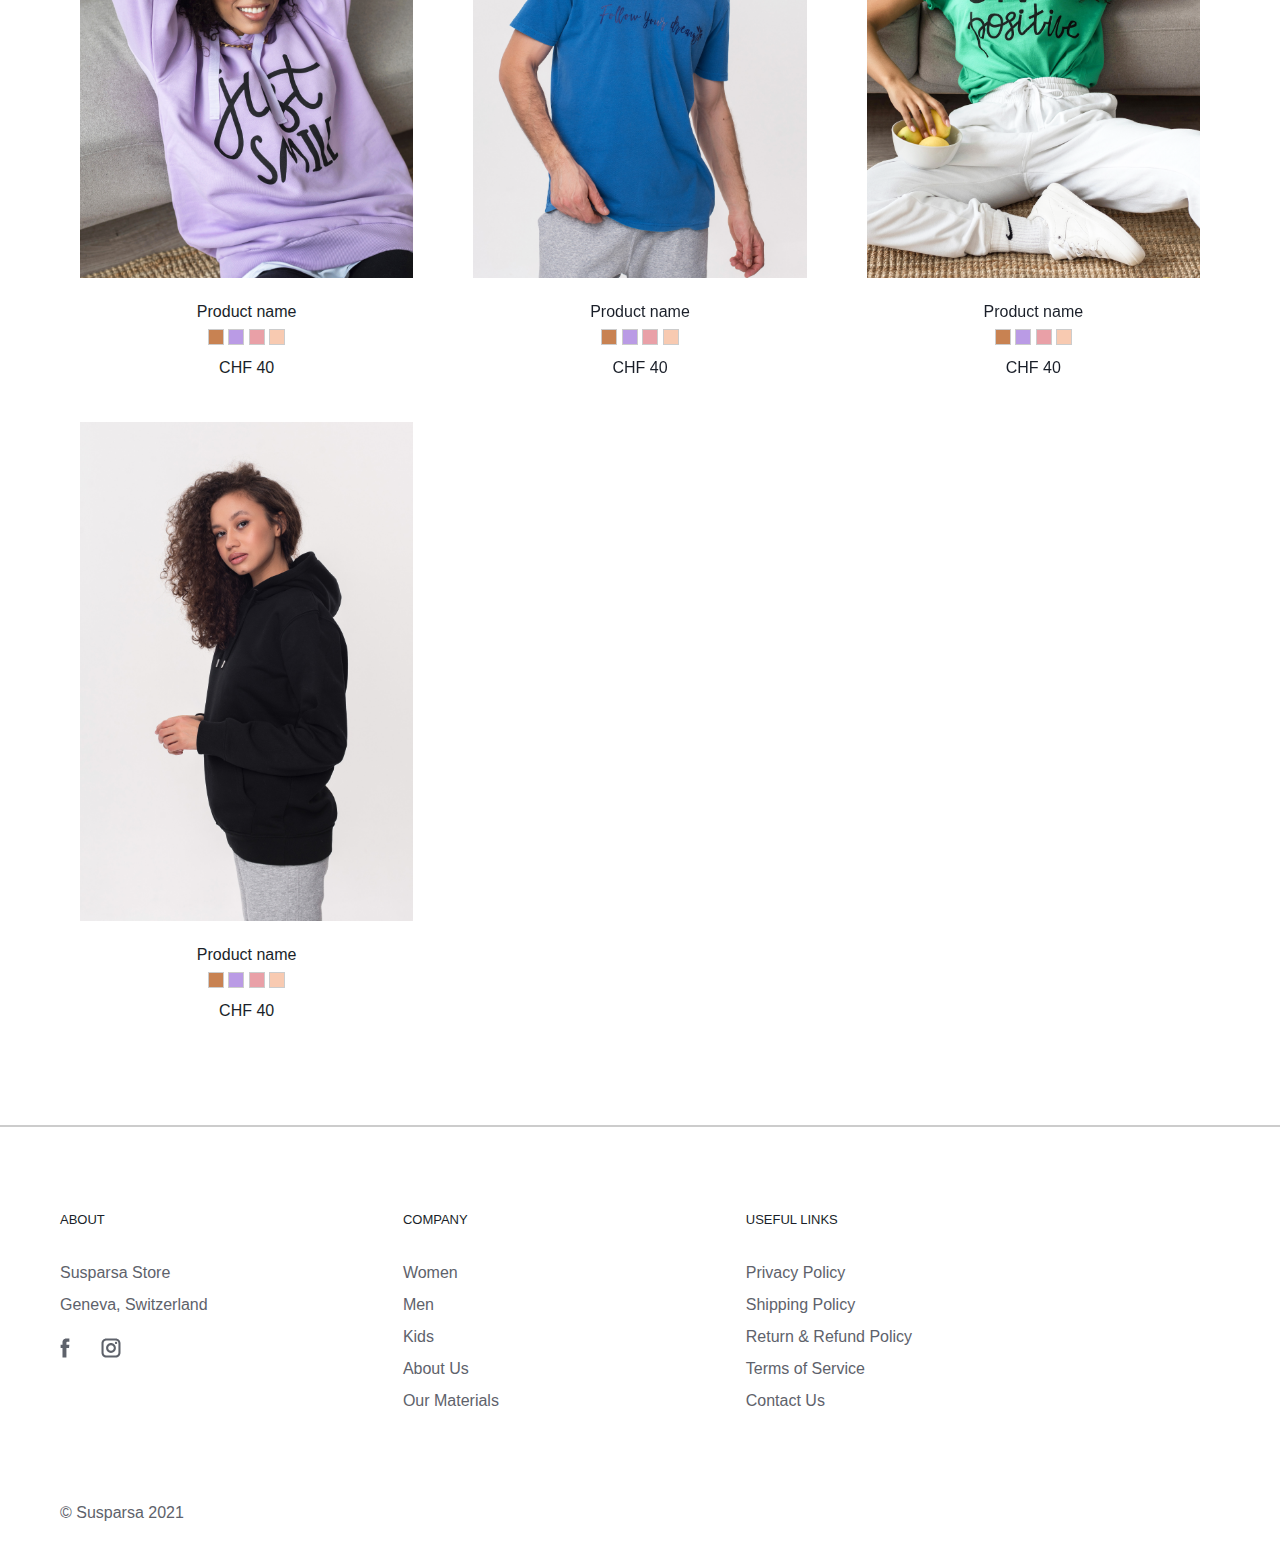
==== commit 8720c7a4: "Added styles for header a11y" ====
--- a/index.html
+++ b/index.html
@@ -19,7 +19,7 @@
       <a class="skip-to skip-to--footer" href="#footer">Skip to footer</a> -->
       <nav class="header-navigation" role="navigation">
         <ul class="header-navigation__list" role="list">
-          <li class="header-navigation__item">
+          <li class="header-navigation__item header-navigation__item-logo">
             <a
               href="/"
               class="header-navigation__link header-navigation__logo logo"
@@ -41,8 +41,8 @@
           <li class="header-navigation__item">
             <a href="/women" class="header-navigation__link">Kids</a>
           </li>
-          <li class="header-navigation__item">
-            <a href="/company" class="header-navigation__link last">Company</a>
+          <li class="header-navigation__item last">
+            <a href="/company" class="header-navigation__link">Company</a>
           </li>
           <li class="header-navigation__item">
             <a href="/account" class="header-navigation__link">Account</a>
@@ -50,8 +50,8 @@
           <li class="header-navigation__item">
             <a href="/search" class="header-navigation__link">Search</a>
           </li>
-          <li class="header-navigation__item">
-            <a href="/cart" class="header-navigation__link last">Cart (0)</a>
+          <li class="header-navigation__item last">
+            <a href="/cart" class="header-navigation__link">Cart (0)</a>
           </li>
         </ul>
       </nav>
--- a/css/index.css
+++ b/css/index.css
@@ -186,7 +186,7 @@
 .header-navigation {
   width: 100%;
   margin: 0 auto;
-  padding: 2.2rem 3.75rem 0.3rem;
+  padding: 2.2rem 3.75rem 1rem;
   border-bottom: 2px solid var(--palette-silver);
 }
 
@@ -204,14 +204,14 @@
   flex-basis: auto;
 }
 
-.header-navigation__link:not(.last) {
+.header-navigation__item:not(.last) {
   padding-right: 2.25rem;
 }
 
 .header-navigation__logo {
   position: relative;
   right: 5%;
-  bottom: 20%;
+  bottom: 60%;
 }
 /* #endregion */
 
@@ -613,7 +613,7 @@
 
 .footer__top {
   display: grid;
-  grid-template-columns: repeat(auto-fill, 9.375rem);
+  grid-template-columns: repeat(auto-fill, 11.68rem);
   gap: 2rem 9.75rem;
   padding: 5rem 0;
   margin: 0;
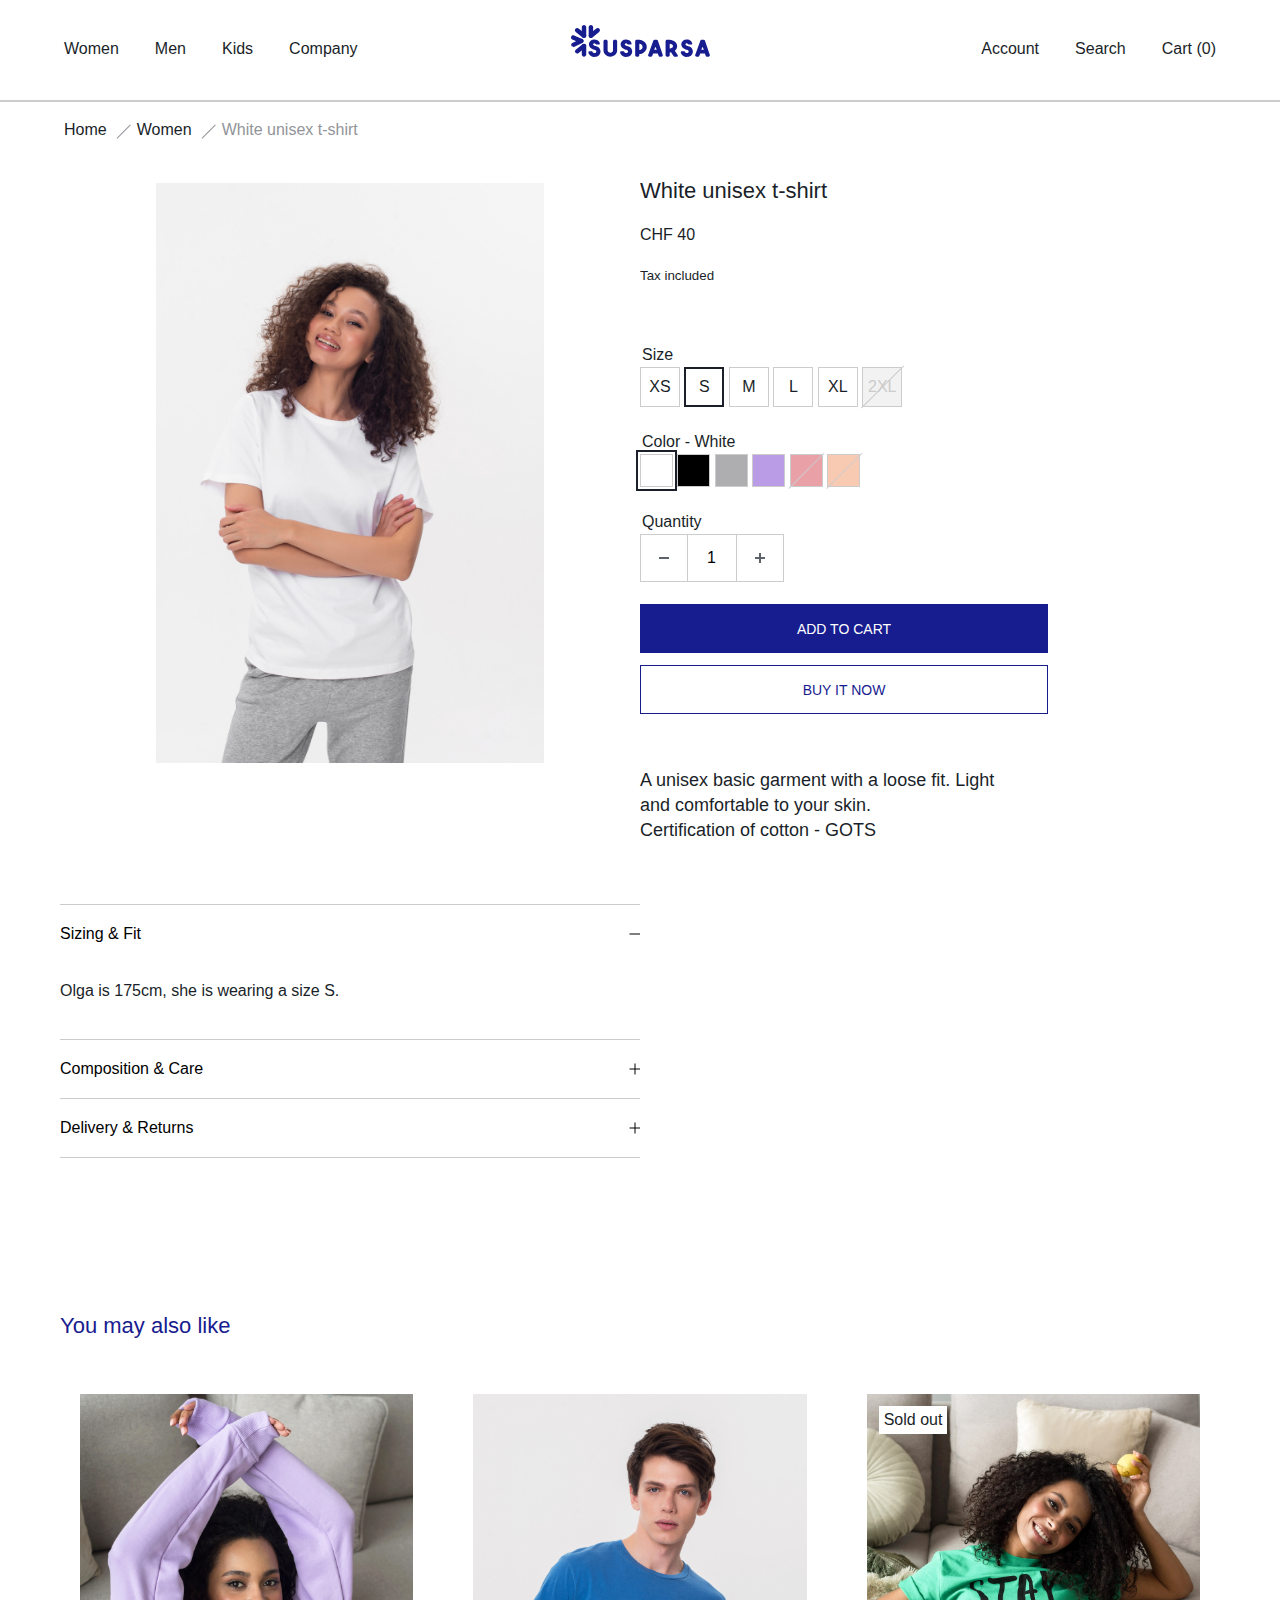
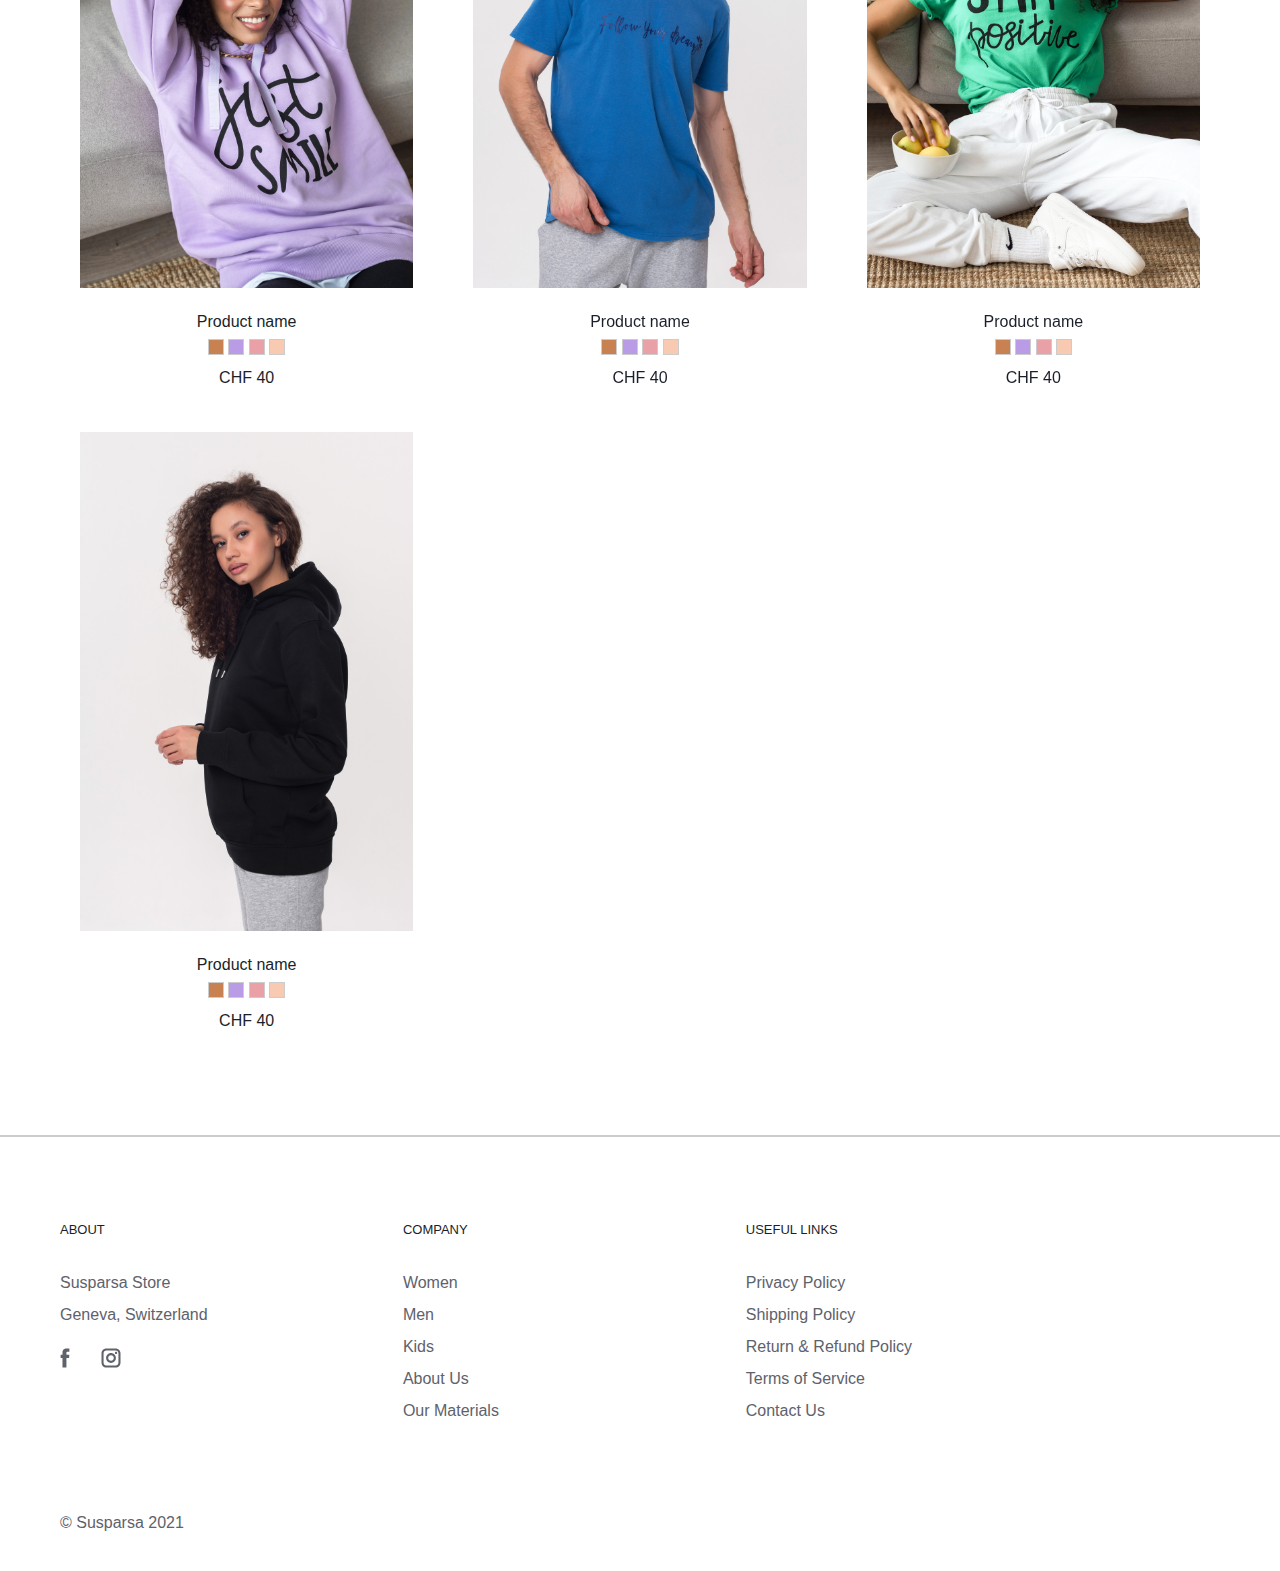
==== commit aca5601d: "Added styles active elements" ====
--- a/index.html
+++ b/index.html
@@ -17,46 +17,83 @@
     <header class="header">
       <!-- <a class="skip-to skip-to--content" href="#main">Skip to content</a>
       <a class="skip-to skip-to--footer" href="#footer">Skip to footer</a> -->
-      <nav class="header-navigation" role="navigation">
-        <ul class="header-navigation__list" role="list">
-          <li class="header-navigation__item header-navigation__item-logo">
-            <a
-              href="/"
-              class="header-navigation__link header-navigation__logo logo"
+      <div class="header-navigation__container">
+        <nav class="header-navigation">
+          <div class="header-navigation__section header-logo__container">
+            <a href="/" class="header-logo__link"
               ><span class="visually-hidden">Homepage</span>
-              <img
-                class="logo__image"
-                src="./assets/img/logo.svg"
-                alt=""
-                aria-hidden="true"
-            /></a>
-          </li>
-
-          <li class="header-navigation__item">
-            <a href="/men" class="header-navigation__link">Women</a>
-          </li>
-          <li class="header-navigation__item">
-            <a href="/kids" class="header-navigation__link">Men</a>
-          </li>
-          <li class="header-navigation__item">
-            <a href="/women" class="header-navigation__link">Kids</a>
-          </li>
-          <li class="header-navigation__item last">
-            <a href="/company" class="header-navigation__link">Company</a>
-          </li>
-          <li class="header-navigation__item">
-            <a href="/account" class="header-navigation__link">Account</a>
-          </li>
-          <li class="header-navigation__item">
-            <a href="/search" class="header-navigation__link">Search</a>
-          </li>
-          <li class="header-navigation__item last">
-            <a href="/cart" class="header-navigation__link">Cart (0)</a>
-          </li>
-        </ul>
-      </nav>
-
-      <nav class="breadcrumbs">
+              <svg
+                class="susparsa__logo"
+                xmlns="http://www.w3.org/2000/svg"
+                width="139"
+                height="32"
+                fill="none"
+              >
+                <g
+                  fill="currentColor"
+                  fill-rule="evenodd"
+                  clip-path="url(#a)"
+                  clip-rule="evenodd"
+                >
+                  <path
+                    d="M13.009 31.662c1.225 0 2.227-.975 2.227-2.168V20.9c0-1.193-1.002-2.168-2.227-2.168-1.225 0-2.227.975-2.227 2.168v8.594c0 1.193 1.002 2.168 2.227 2.168Z"
+                  />
+                  <path
+                    d="M4.493 27.797c.787.913 2.199 1.034 3.137.267l6.763-5.524a2.135 2.135 0 0 0 .274-3.054c-.787-.914-2.199-1.034-3.137-.268l-6.763 5.524a2.135 2.135 0 0 0-.274 3.055ZM19.906 0c-1.225 0-2.227.976-2.227 2.168v8.595c0 1.192 1.002 2.168 2.227 2.168 1.225 0 2.227-.976 2.227-2.168V2.168C22.133.976 21.13 0 19.906 0Z"
+                  />
+                  <path
+                    d="M28.422 3.865c-.787-.913-2.2-1.034-3.138-.267l-6.762 5.524a2.135 2.135 0 0 0-.274 3.055c.787.914 2.199 1.034 3.137.267l6.763-5.524a2.135 2.135 0 0 0 .274-3.055ZM13.009 0c1.225 0 2.227.976 2.227 2.168v8.595c0 1.192-1.002 2.168-2.227 2.168-1.225 0-2.227-.976-2.227-2.168V2.168C10.782.976 11.784 0 13.009 0Z"
+                  />
+                  <path
+                    d="M4.493 3.865c.787-.913 2.199-1.034 3.137-.267l6.763 5.524a2.135 2.135 0 0 1 .274 3.055c-.787.914-2.199 1.034-3.137.267L4.767 6.92a2.135 2.135 0 0 1-.274-3.055ZM.444 20.794c.548 1.067 1.893 1.502 2.988.969l7.894-3.847c1.095-.534 1.543-1.843.995-2.91-.549-1.066-1.893-1.502-2.988-.968l-7.895 3.847c-1.095.534-1.542 1.843-.994 2.91Z"
+                  />
+                  <path
+                    d="M.182 11.65c-.486 1.094.035 2.377 1.16 2.851l8.1 3.415c1.124.474 2.442-.034 2.929-1.128.486-1.095-.035-2.378-1.159-2.851l-8.101-3.415c-1.124-.474-2.442.034-2.929 1.128ZM23.417 31.976c.396 0 .835-.042 1.317-.126.328-.05.758-.184 1.291-.402 1.086-.453 1.938-1.124 2.558-2.012.62-.889.93-1.869.93-2.942 0-1.106-.31-2.096-.93-2.967-.62-.889-1.472-1.56-2.557-2.012a6.406 6.406 0 0 0-.853-.327l-.852-.251-.878-.302a4.668 4.668 0 0 1-.775-.327c-.258-.168-.422-.377-.49-.629a1.346 1.346 0 0 1-.052-.276c0-.117.034-.26.103-.428l.052-.1a.73.73 0 0 1 .361-.352l.491-.176h.413l.233.05c.137.017.344.1.62.251.155.118.25.235.284.353.12.268.292.402.516.402h2.867c.241 0 .435-.059.581-.176a.579.579 0 0 0 .22-.478c0-.184-.035-.377-.103-.578a6.42 6.42 0 0 1-.13-.403 4.64 4.64 0 0 0-.852-1.408 6.9 6.9 0 0 0-1.317-1.081 5.266 5.266 0 0 0-1.705-.654 6.474 6.474 0 0 0-1.886-.176 5.548 5.548 0 0 0-1.73.402 5.328 5.328 0 0 0-1.472.906 4.914 4.914 0 0 0-1.11 1.358 4.318 4.318 0 0 0-.595 2.238c0 .452.069.905.207 1.358.155.57.43 1.114.826 1.634.396.52.887.939 1.473 1.257.447.252.886.453 1.317.604.292.117.714.26 1.265.427l.672.201.568.202c.276.15.457.268.542.352l.336.402.13.402.026.302-.027.276-.129.378-.335.402a1.085 1.085 0 0 1-.543.352c-.31.134-.602.201-.878.201-.413 0-.775-.1-1.085-.302-.172-.083-.362-.26-.568-.527-.138-.202-.224-.37-.258-.504-.087-.368-.293-.553-.62-.553h-2.092c-.396 0-.724.1-.982.302a.969.969 0 0 0-.387.805c0 .067.017.167.051.302.086.435.276.888.569 1.357.5.872 1.179 1.568 2.04 2.087a5.61 5.61 0 0 0 1.627.704 7.63 7.63 0 0 0 1.705.202Zm15.938-.327a7.81 7.81 0 0 0 2.686-.553 7.077 7.077 0 0 0 2.17-1.383 6.915 6.915 0 0 0 1.446-2.037 5.993 5.993 0 0 0 .49-2.465v-8.926c0-.453-.141-.817-.425-1.094-.284-.277-.659-.415-1.124-.415H43.54c-.465 0-.84.138-1.123.415-.284.277-.426.641-.426 1.094v8.952c0 .368-.06.695-.181.98-.104.252-.293.512-.569.78a2.473 2.473 0 0 1-.852.553c-.327.15-.672.226-1.033.226-.74 0-1.377-.234-1.911-.704-.552-.503-.827-1.098-.827-1.785v-9.002c0-.453-.142-.817-.426-1.094-.284-.277-.659-.415-1.124-.415h-1.033c-.465 0-.84.138-1.123.415-.284.277-.427.641-.427 1.094v9.027c0 .855.181 1.676.543 2.464.31.738.81 1.425 1.498 2.062a6.626 6.626 0 0 0 2.195 1.333c.775.319 1.636.478 2.583.478h.052Zm15.758.327c.396 0 .836-.042 1.318-.126.327-.05.757-.184 1.29-.402 1.086-.453 1.938-1.124 2.558-2.012.62-.889.93-1.869.93-2.942 0-1.106-.31-2.096-.93-2.967-.62-.889-1.472-1.56-2.557-2.012a6.406 6.406 0 0 0-.852-.327l-.852-.251-.879-.302a4.686 4.686 0 0 1-.775-.327c-.258-.168-.422-.377-.49-.629a1.346 1.346 0 0 1-.052-.276c0-.117.034-.26.103-.428l.052-.1a.73.73 0 0 1 .361-.352l.491-.176h.413l.233.05c.138.017.344.1.62.251.155.118.25.235.284.353.12.268.293.402.516.402h2.867c.242 0 .435-.059.582-.176a.58.58 0 0 0 .22-.478c0-.184-.035-.377-.104-.578a6.491 6.491 0 0 1-.13-.403 4.633 4.633 0 0 0-.852-1.408 6.891 6.891 0 0 0-1.317-1.081 5.266 5.266 0 0 0-1.705-.654 6.474 6.474 0 0 0-1.885-.176 5.547 5.547 0 0 0-1.73.402 5.327 5.327 0 0 0-1.473.906 4.914 4.914 0 0 0-1.11 1.358 4.318 4.318 0 0 0-.595 2.238c0 .452.07.905.207 1.358.155.57.43 1.114.827 1.634.396.52.886.939 1.472 1.257.448.252.887.453 1.317.604.293.117.715.26 1.266.427l.671.201.568.202c.276.15.457.268.543.352l.336.402.129.402.026.302-.026.276-.13.378-.335.402a1.086 1.086 0 0 1-.543.352c-.31.134-.602.201-.878.201-.413 0-.775-.1-1.085-.302-.172-.083-.361-.26-.568-.527-.137-.202-.223-.37-.258-.504-.086-.368-.293-.553-.62-.553H50.49c-.396 0-.723.1-.982.302a.969.969 0 0 0-.387.805c0 .067.017.167.052.302.086.435.275.888.568 1.357.5.872 1.18 1.568 2.04 2.087a5.61 5.61 0 0 0 1.627.704 7.63 7.63 0 0 0 1.705.202ZM68.32 18.699a3.5 3.5 0 0 1 1.278.289c.405.176.758.406 1.06.691a3.062 3.062 0 0 1 .943 2.213 2.994 2.994 0 0 1-.943 2.213 3.633 3.633 0 0 1-1.06.692 3.5 3.5 0 0 1-1.278.289v-6.387Zm7.429 3.193c0-.972-.19-1.877-.569-2.715a7.261 7.261 0 0 0-1.601-2.239 7.548 7.548 0 0 0-2.35-1.534 8.302 8.302 0 0 0-2.92-.603h-2.582c-.465 0-.84.138-1.124.415-.284.277-.426.641-.426 1.094v13.83c0 .453.142.817.426 1.094.284.277.659.415 1.124.415h1.214c.413 0 .745-.122.994-.365.25-.243.375-.574.375-.993v-1.333c1.085-.034 2.058-.226 2.919-.578a7.538 7.538 0 0 0 2.35-1.534 7.258 7.258 0 0 0 1.602-2.238c.378-.805.568-1.71.568-2.716Zm11.894 8.776c.12.302.314.54.58.717.268.176.556.264.866.264h1.136c.517 0 .913-.113 1.188-.34.276-.226.414-.54.414-.943 0-.184-.043-.419-.13-.703l-4.778-13.83a1.423 1.423 0 0 0-.555-.755 1.571 1.571 0 0 0-.917-.277h-1.73a1.53 1.53 0 0 0-.892.277 1.43 1.43 0 0 0-.555.729l-5.037 13.83a2.057 2.057 0 0 0-.154.73c0 .402.142.716.426.942.284.227.684.34 1.2.34h1.137a1.55 1.55 0 0 0 1.446-.955l.905-2.289h4.571l.879 2.263Zm-3.138-9.027 1.24 3.068-2.583.025 1.343-3.093Zm14.207-2.892a4.452 4.452 0 0 1 2.324.742c.311.21.547.452.711.73.163.276.245.573.245.892 0 .318-.082.62-.245.905-.164.285-.4.537-.711.754-.309.218-.662.39-1.058.516a4.746 4.746 0 0 1-1.266.213V18.75Zm3.745 12.22c.138.202.327.366.568.491.241.126.491.189.749.189h1.602c.482 0 .852-.084 1.11-.252a.793.793 0 0 0 .388-.704c0-.318-.129-.662-.388-1.03l-2.66-4.024c.758-.587 1.334-1.257 1.731-2.012a5.626 5.626 0 0 0 .594-2.514c0-.872-.19-1.677-.569-2.414-.378-.721-.912-1.375-1.601-1.961a7.194 7.194 0 0 0-2.351-1.359 9.564 9.564 0 0 0-2.918-.527h-2.583c-.465 0-.84.137-1.123.414-.285.277-.427.642-.427 1.094v13.78c0 .453.142.817.427 1.094.284.277.658.415 1.123.415h1.033c.465 0 .84-.138 1.124-.415.284-.277.426-.641.426-1.094V27.4l1.317-.101 2.428 3.67Zm13.323 1.007c.396 0 .835-.042 1.317-.126.327-.05.757-.184 1.291-.402 1.085-.453 1.938-1.124 2.557-2.012.62-.889.93-1.869.93-2.942 0-1.106-.31-2.096-.93-2.967-.619-.889-1.472-1.56-2.557-2.012a6.39 6.39 0 0 0-.852-.327l-.852-.251-.879-.302a4.707 4.707 0 0 1-.775-.327c-.258-.168-.421-.377-.49-.629a1.323 1.323 0 0 1-.052-.276c0-.117.035-.26.104-.428l.051-.1a.728.728 0 0 1 .362-.352l.491-.176h.413l.232.05c.138.017.345.1.62.251.155.118.25.235.284.353.121.268.293.402.517.402h2.867c.241 0 .435-.059.581-.176a.58.58 0 0 0 .22-.478c0-.184-.035-.377-.104-.578a6.395 6.395 0 0 1-.129-.403 4.637 4.637 0 0 0-.852-1.408 6.888 6.888 0 0 0-1.318-1.081 5.26 5.26 0 0 0-1.704-.654 6.48 6.48 0 0 0-1.886-.176 5.54 5.54 0 0 0-1.73.402 5.338 5.338 0 0 0-1.473.906 4.916 4.916 0 0 0-1.11 1.358 4.318 4.318 0 0 0-.594 2.238c0 .452.069.905.207 1.358.154.57.43 1.114.826 1.634.396.52.887.939 1.472 1.257.448.252.887.453 1.318.604.292.117.714.26 1.265.427l.672.201.568.202c.275.15.456.268.542.352l.336.402.129.402.026.302-.026.276-.129.378-.336.402a1.09 1.09 0 0 1-.542.352c-.31.134-.603.201-.878.201-.414 0-.775-.1-1.085-.302-.172-.083-.362-.26-.568-.527-.138-.202-.224-.37-.259-.504-.086-.368-.292-.553-.62-.553h-2.092c-.396 0-.723.1-.981.302a.967.967 0 0 0-.388.805c0 .067.018.167.052.302.086.435.275.888.568 1.357a5.72 5.72 0 0 0 2.041 2.087 5.608 5.608 0 0 0 1.627.704 7.626 7.626 0 0 0 1.705.202Zm18.927-1.308c.12.302.314.54.581.717.267.176.555.264.865.264h1.136c.517 0 .913-.113 1.189-.34.275-.226.413-.54.413-.943 0-.184-.043-.419-.129-.703l-4.779-13.83a1.42 1.42 0 0 0-.555-.755 1.573 1.573 0 0 0-.917-.277h-1.73c-.327 0-.624.092-.892.277a1.432 1.432 0 0 0-.555.729l-5.036 13.83a2.035 2.035 0 0 0-.155.73c0 .402.141.716.426.942.284.227.684.34 1.201.34h1.136c.328 0 .62-.088.878-.264.259-.176.448-.407.569-.692l.904-2.288h4.571l.879 2.263Zm-3.103-9.027 1.24 3.068-2.583.025 1.343-3.093Z"
+                  />
+                </g>
+                <defs>
+                  <clipPath id="a">
+                    <path fill="#fff" d="M0 0h139v32H0z" />
+                  </clipPath>
+                </defs>
+              </svg>
+            </a>
+          </div>
+
+          <div class="header-navigation__section">
+            <ul class="header-navigation__list" role="list">
+              <li class="header-navigation__item">
+                <a href="/women" class="header-navigation__link">Women</a>
+              </li>
+              <li class="header-navigation__item">
+                <a href="/men" class="header-navigation__link">Men</a>
+              </li>
+              <li class="header-navigation__item">
+                <a href="/kids" class="header-navigation__link">Kids</a>
+              </li>
+              <li class="header-navigation__item">
+                <a href="/company" class="header-navigation__link">Company</a>
+              </li>
+            </ul>
+          </div>
+
+          <div class="header-navigation__section">
+            <ul class="header-navigation__list" role="list">
+              <li class="header-navigation__item">
+                <a href="/account" class="header-navigation__link">Account</a>
+              </li>
+              <li class="header-navigation__item">
+                <a href="/search" class="header-navigation__link">Search</a>
+              </li>
+              <li class="header-navigation__item">
+                <a href="/cart" class="header-navigation__link">Cart (0)</a>
+              </li>
+            </ul>
+          </div>
+        </nav>
+      </div>
+
+      <div class="breadcrumbs">
         <ol class="breadcrumbs__list">
           <li class="breadcrumbs__item">
             <a class="breadcrumbs__page" href="/">Home</a>
@@ -70,7 +107,7 @@
             >
           </li>
         </ol>
-      </nav>
+      </div>
     </header>
 
     <main id="main" class="container">
@@ -101,8 +138,11 @@
                       type="radio"
                       name="size-option"
                       value="XS"
-                    /><label class="radio__label" for="XS-size"
-                      ><abbr title="Extra Small">XS</abbr></label
+                    /><label
+                      class="radio__label"
+                      for="XS-size"
+                      title="Extra Small"
+                      >XS</label
                     >
                   </div>
 
@@ -114,8 +154,8 @@
                       name="size-option"
                       value="S"
                       checked
-                    /><label class="radio__label" for="S-size"
-                      ><abbr title="Small">S</abbr></label
+                    /><label class="radio__label" for="S-size" title="Small"
+                      >S</label
                     >
                   </div>
 
@@ -126,8 +166,8 @@
                       type="radio"
                       name="size-option"
                       value="M"
-                    /><label class="radio__label" for="M-size"
-                      ><abbr title="Medium">M</abbr></label
+                    /><label class="radio__label" for="M-size" title="Medium"
+                      >M</label
                     >
                   </div>
 
@@ -138,8 +178,8 @@
                       type="radio"
                       name="size-option"
                       value="L"
-                    /><label class="radio__label" for="L-size"
-                      ><abbr title="Large">L</abbr></label
+                    /><label class="radio__label" for="L-size" title="Large"
+                      >L</label
                     >
                   </div>
 
@@ -150,8 +190,11 @@
                       type="radio"
                       name="size-option"
                       value="XL"
-                    /><label class="radio__label" for="XL-size"
-                      ><abbr title="Extra Large">XL</abbr></label
+                    /><label
+                      class="radio__label"
+                      for="XL-size"
+                      title="Extra Large"
+                      >XL</label
                     >
                   </div>
 
@@ -163,8 +206,11 @@
                       name="size-option"
                       value="2XL"
                       disabled
-                    /><label class="radio__label" for="2XL-size"
-                      ><abbr title="Double Extra Lage">2XL</abbr></label
+                    /><label
+                      class="radio__label"
+                      for="2XL-size"
+                      title="Double Extra Lage"
+                      >2XL</label
                     >
                   </div>
                 </div>
@@ -184,6 +230,7 @@
                     /><label
                       class="radio__label"
                       for="white-color"
+                      title="White"
                       style="background-color: white"
                       ><span class="visually-hidden">White</span></label
                     >
@@ -199,6 +246,7 @@
                     /><label
                       class="radio__label"
                       for="black-color"
+                      title="Black"
                       style="background-color: black"
                       ><span class="visually-hidden">Black</span></label
                     >
@@ -214,6 +262,7 @@
                     /><label
                       class="radio__label"
                       for="grey-color"
+                      title="Grey"
                       style="background-color: #aeaeb0"
                       ><span class="visually-hidden">Grey</span></label
                     >
@@ -229,6 +278,7 @@
                     /><label
                       class="radio__label"
                       for="purple-color"
+                      title="Purple latte"
                       style="background-color: #ba9be5"
                       ><span class="visually-hidden">Purple latte</span></label
                     >
@@ -245,6 +295,7 @@
                     /><label
                       class="radio__label"
                       for="pink-color"
+                      title="Pink"
                       style="background-color: #e9a0a7"
                       ><span class="visually-hidden">Pink</span></label
                     >
@@ -261,6 +312,7 @@
                     /><label
                       class="radio__label"
                       for="barely-pink-color"
+                      title="Barely pink"
                       style="background-color: #f8cab1"
                       ><span class="visually-hidden">Barely pink</span></label
                     >
@@ -335,7 +387,9 @@
               </button>
             </div>
             <div class="collapsible-content">
-              <p class="collapsible-text">Olga is <i>175cm</i>, she is wearing a size <i>S</i>.</p>
+              <p class="collapsible-text">
+                Olga is <i>175cm</i>, she is wearing a size <i>S</i>.
+              </p>
             </div>
             <div class="collapsible-item">
               <button class="collapsible-button" type="button">
@@ -373,11 +427,9 @@
                 class="recommendation-product__image product-card__image"
               />
               <div class="product-item__info">
-                <a href="" class="product-card__link"
-                  ><h3 class="recommendation-product-heading heading">
-                    Product name
-                  </h3></a
-                >
+                <h3 class="recommendation-product-heading heading">
+                  <a href="" class="product-card__link">Product name</a>
+                </h3>
                 <fieldset class="recommendation-product-card__fieldset">
                   <legend class="visually-hidden">Color</legend>
                   <div class="radio-group">
@@ -456,11 +508,9 @@
                 class="recommendation-product__image product-card__image"
               />
               <div class="product-item__info">
-                <a href="" class="product-card__link"
-                  ><h3 class="recommendation-product-heading heading">
-                    Product name
-                  </h3></a
-                >
+                <h3 class="recommendation-product-heading heading">
+                  <a href="" class="product-card__link">Product name</a>
+                </h3>
 
                 <fieldset class="recommendation-product-card__fieldset">
                   <legend class="visually-hidden">Color</legend>
@@ -540,11 +590,9 @@
                 class="recommendation-product__image product-card__image"
               />
               <div class="product-item__info">
-                <a href="" class="product-card__link"
-                  ><h3 class="recommendation-product-heading heading">
-                    Product name
-                  </h3></a
-                >
+                <h3 class="recommendation-product-heading heading">
+                  <a href="" class="product-card__link">Product name</a>
+                </h3>
                 <ul class="product-card__tags tags" role="list">
                   <li class="tags__item tags__item--sold-out">Sold out</li>
                 </ul>
@@ -627,11 +675,9 @@
                 class="recommendation-product__image product-card__image"
               />
               <div class="product-item__info">
-                <a href="" class="product-card__link"
-                  ><h3 class="recommendation-product-heading heading">
-                    Product name
-                  </h3></a
-                >
+                <h3 class="recommendation-product-heading heading">
+                  <a href="" class="product-card__link">Product name</a>
+                </h3>
                 <fieldset class="recommendation-product-card__fieldset">
                   <legend class="visually-hidden">Color</legend>
                   <div class="radio-group">
--- a/css/index.css
+++ b/css/index.css
@@ -83,6 +83,7 @@
   --palette-white: #fff;
   --palette-mirage: #1a1f29;
   --palette-deep-koamaru: #171c8f;
+  --palette-indigo: #435dc7;
   --palette-silver: #cccccc;
   --palette-shuttle-gray: #5e626b;
   --palette-shuttle-chalice: #a0a0a0;
@@ -183,41 +184,110 @@
 /* #endregion */
 
 /* #region Header */
+.header-navigation__link::after {
+  content: "";
+  display: block;
+  width: 0;
+  height: 0.1rem;
+  background: var(--palette-indigo);
+  transition: width 0.3s;
+}
+
+.header-navigation__link {
+  transition: color 0.3s;
+}
+
+.header-navigation__link:hover::after {
+  width: 100%;
+}
+
+.header-navigation__link:hover {
+  color: var(--palette-indigo);
+}
+
+.susparsa__logo:hover {
+  color: var(--palette-indigo);
+}
+
+.susparsa__logo {
+  transition: color 0.3s;
+}
+
+.header-navigation__link:focus {
+  outline: 0.25rem dashed var(--palette-indigo);
+  outline-offset: 0.25rem;
+}
+
+.header-navigation__link:active {
+  border-color: var(--palette-indigo);
+}
+
+.header-navigation__container {
+  padding: 2.125rem 4rem;
+  border-bottom: 0.125rem solid var(--palette-silver);
+}
+
+.susparsa__logo {
+  color: var(--palette-deep-koamaru);
+}
+
 .header-navigation {
-  width: 100%;
-  margin: 0 auto;
-  padding: 2.2rem 3.75rem 1rem;
-  border-bottom: 2px solid var(--palette-silver);
+  display: flex;
+  align-items: center;
+  justify-content: space-between;
+}
+
+.header-logo__container {
+  position: relative;
+  height: 2rem;
+  width: 8.6875rem;
+}
+
+.header-logo__link {
+  position: absolute;
+  bottom: 20%;
+}
+
+.header-navigation__section {
+  display: flex;
+  width: 33%;
 }
 
 .header-navigation__list {
   display: flex;
 }
 
-.header-navigation__item:first-child,
-.header-navigation__item:nth-child(n + 6) {
-  order: 3;
-}
-
-.header-navigation__item:first-child {
-  margin: 0 auto;
-  flex-basis: auto;
-}
-
-.header-navigation__item:not(.last) {
+.header-navigation__item:not(:last-child) {
   padding-right: 2.25rem;
 }
 
-.header-navigation__logo {
-  position: relative;
-  right: 5%;
-  bottom: 60%;
-}
+.header-navigation__section:nth-child(1) {
+  order: 2;
+  justify-content: center;
+}
+
+.header-navigation__section:nth-child(2) {
+  order: 1;
+}
+
+.header-navigation__section:nth-child(3) {
+  order: 2;
+  justify-content: flex-end;
+}
+
 /* #endregion */
 
 /* #region Breadcrumbs */
+.breadcrumbs__page:not(.breadcrumbs__page--current):hover {
+  color: var(--palette-indigo);
+}
+
+.breadcrumbs__page {
+  transition: color 0.3s;
+}
+
 .breadcrumbs {
-  padding: 20px 60px;
+  padding: 1.25rem 4rem;
 }
 
 .breadcrumbs__item {
@@ -245,9 +315,9 @@
   height: 7px;
   margin: auto 0;
   top: -5%;
-  height: 100%;
+  height: 120%;
   transform: rotate(45deg);
-  border-right: 0.0625px solid var(--palette-manatee);
+  border-right: 0.125px solid var(--palette-manatee);
 }
 
 .breadcrumbs__page--current {
@@ -374,6 +444,24 @@
   border: 0.125rem solid var(--palette-mirage);
 }
 
+
+.radio--color .radio__label {
+  width: 2.0625rem;
+  height: 2.0625rem;
+}
+
+.radio--color .radio__label:hover {
+ border: 0.0625rem solid var(--border-color);
+  outline: 2px solid var(--border-color);
+  outline-offset: 2px;
+}
+
+.radio--color .radio__input:checked + .radio__label {
+  border: 0.0625rem solid var(--border-color);
+  outline: 2px solid var(--palette-mirage);
+  outline-offset: 2px;
+}
+
 .disabled {
   color: var(--palette-silver);
   background-color: var(--palette-shuttle-concrete);
@@ -538,6 +626,10 @@
 /* #endregion */
 
 /* #region Recommendations */
+.product-card__link:hover {
+  color: var(--palette-indigo);
+}
+
 .product-recommendations {
   padding: 6.25rem 0;
 }
@@ -552,12 +644,8 @@
 }
 
 .recommendation-heading {
-  text-align: center;
+  align-items: center;
   color: var(--palette-deep-koamaru);
-}
-
-.recommendation-product-heading {
-  text-align: center;
 }
 
 .recommendation-product__image {
@@ -574,7 +662,7 @@
   padding: 1.25rem;
 }
 
-.recommendation-radio__label {
+.radio .recommendation-radio__label {
   width: 1rem;
   height: 1rem;
 }
@@ -606,6 +694,10 @@
 /* #endregion */
 
 /* #region Footer */
+.footer-navigation__link:hover {
+  color: var(--palette-indigo);
+}
+
 .footer__container {
   border-top: 2px solid var(--palette-silver);
   padding-bottom: 2rem;
@@ -644,5 +736,3 @@
   font-size: 1rem;
 }
 /* #endregion */
-
-
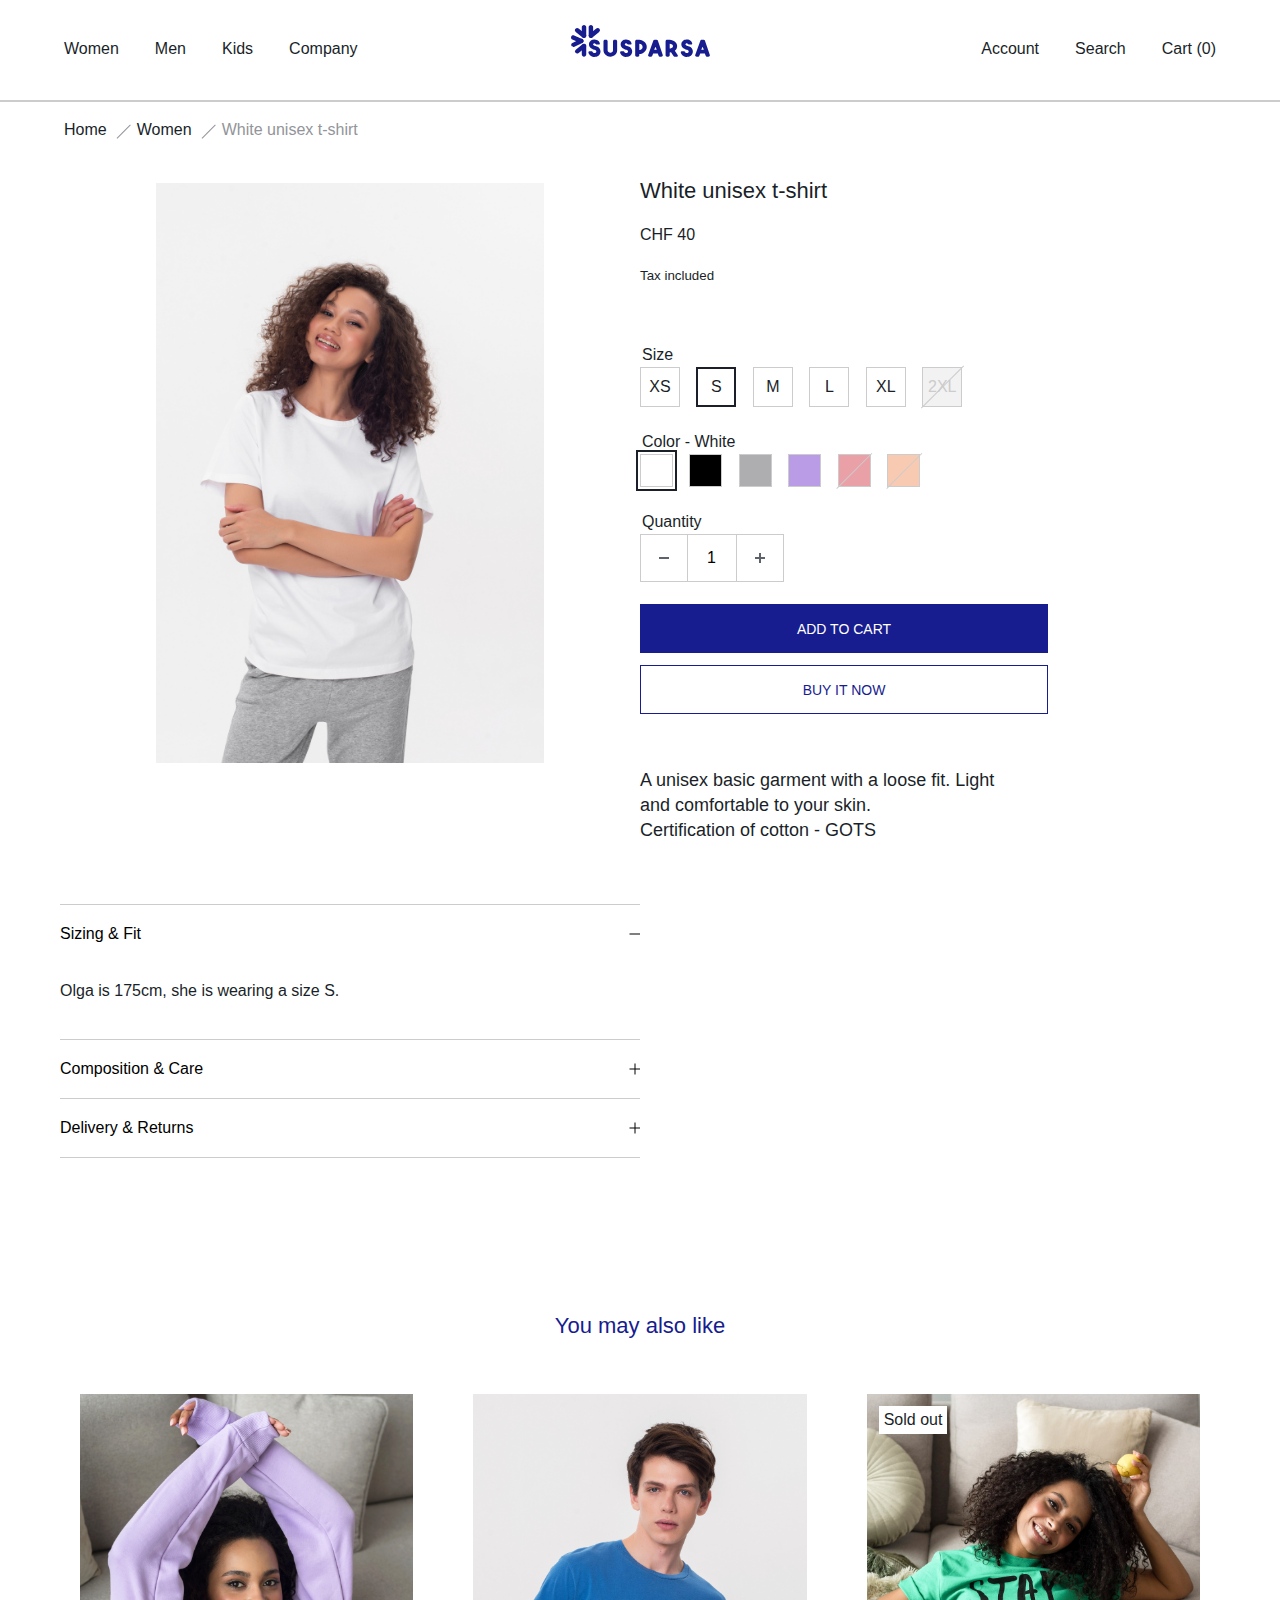
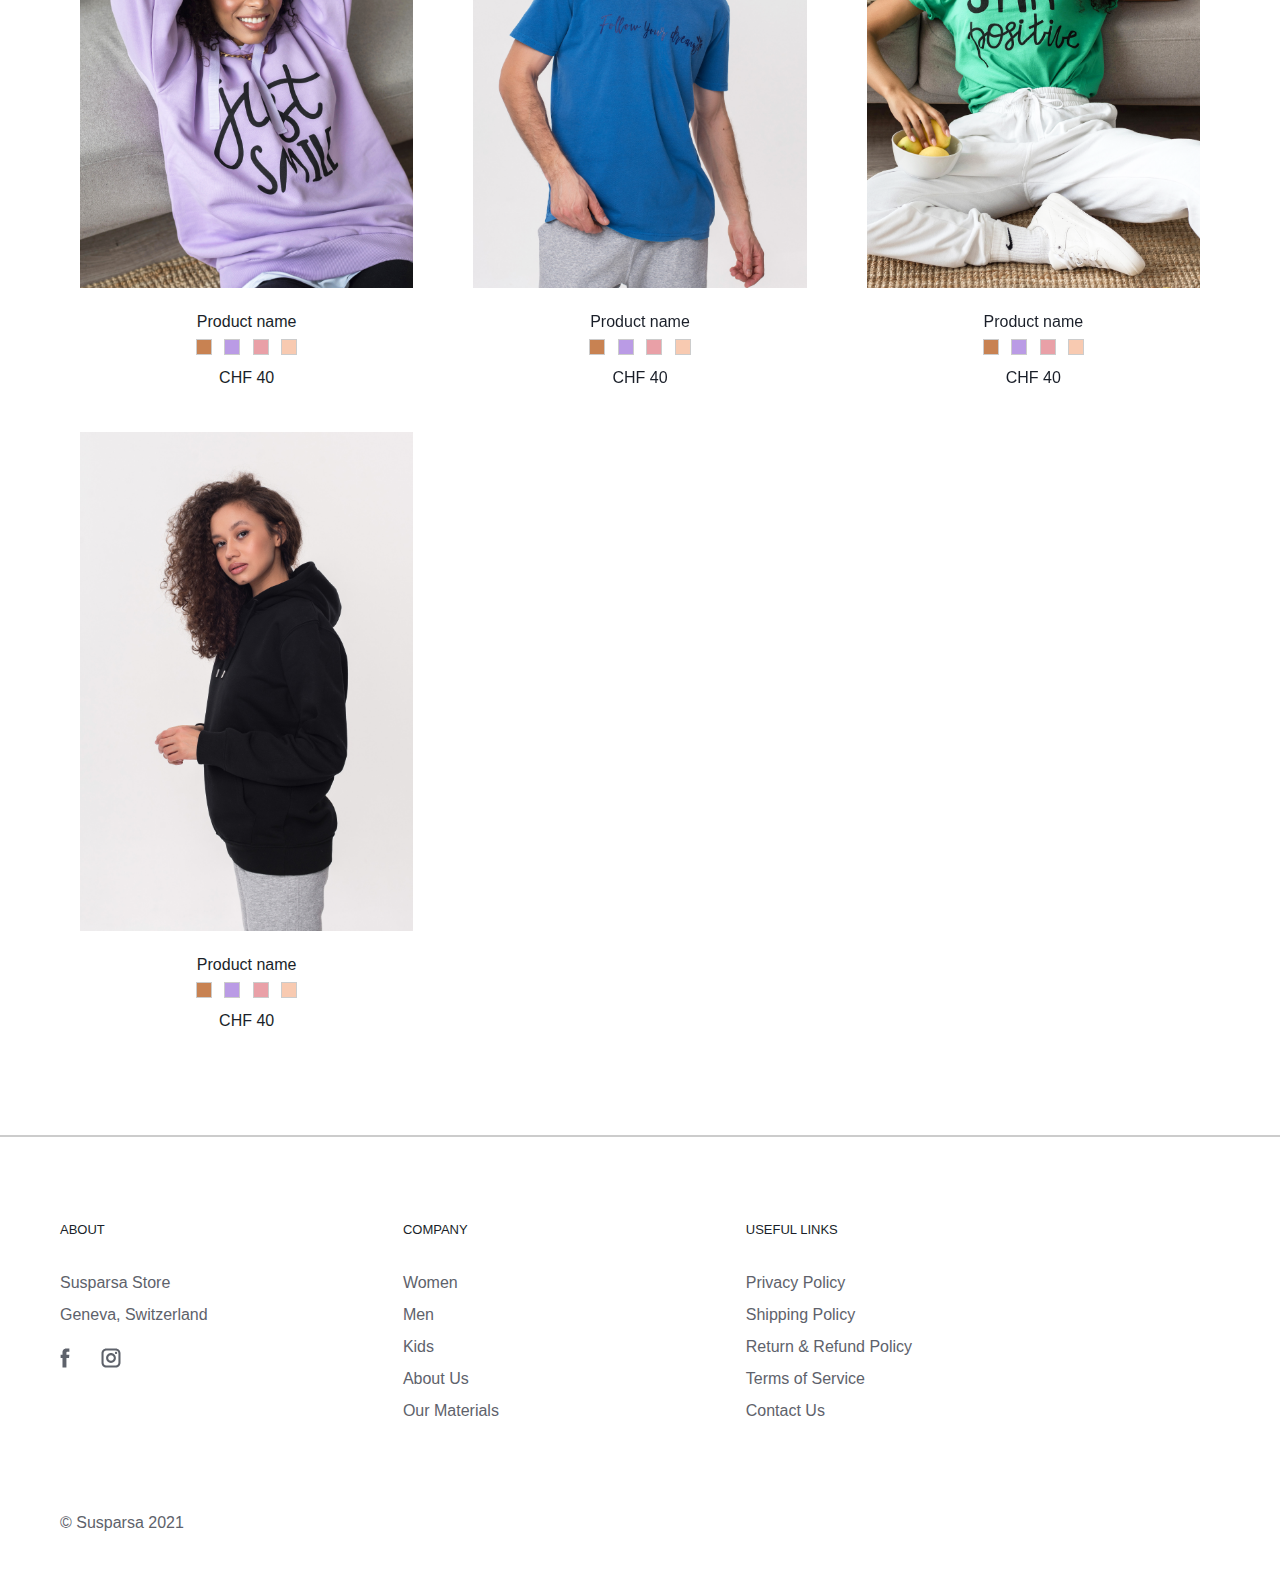
==== commit 8c7d41c1: "Added styles for elements of form" ====
--- a/index.html
+++ b/index.html
@@ -128,7 +128,7 @@
             </div>
 
             <form action="/cart" method="post" class="product-card__form">
-              <fieldset class="product-card__fieldset">
+              <fieldset class="product-card__fieldset product-card__fieldset--size">
                 <legend>Size</legend>
                 <div class="radio-group">
                   <div class="radio">
@@ -216,7 +216,7 @@
                 </div>
               </fieldset>
 
-              <fieldset class="product-card__fieldset">
+              <fieldset class="product-card__fieldset product-card__fieldset--color">
                 <legend>Color - <span aria-hidden="true">White</span></legend>
                 <div class="radio-group">
                   <div class="radio radio--color">
--- a/css/index.css
+++ b/css/index.css
@@ -213,10 +213,10 @@
   transition: color 0.3s;
 }
 
-.header-navigation__link:focus {
+/* *:focus {
   outline: 0.25rem dashed var(--palette-indigo);
   outline-offset: 0.25rem;
-}
+} */
 
 .header-navigation__link:active {
   border-color: var(--palette-indigo);
@@ -341,6 +341,16 @@
   flex-direction: column;
 }
 
+.product-card__fieldset--size .radio,
+.product-card__fieldset--color .radio {
+  margin: 0 6px;
+}
+
+.product-card__fieldset--size .radio-group,
+.product-card__fieldset--color .radio-group {
+  margin-left: -6px;
+}
+
 .quantity {
   display: flex;
 
@@ -444,14 +454,13 @@
   border: 0.125rem solid var(--palette-mirage);
 }
 
-
 .radio--color .radio__label {
   width: 2.0625rem;
   height: 2.0625rem;
 }
 
 .radio--color .radio__label:hover {
- border: 0.0625rem solid var(--border-color);
+  border: 0.0625rem solid var(--border-color);
   outline: 2px solid var(--border-color);
   outline-offset: 2px;
 }
@@ -607,6 +616,10 @@
   background-color: currentColor;
   transition: transform 0.4s ease-in-out, opacity 0.4s ease-in-out;
 }
+
+.collapsible-button:hover {
+  color: var(--palette-indigo);
+}
 /* #endregion */
 
 /* #region Products */
@@ -635,6 +648,7 @@
 }
 
 .recommendation-heading {
+  text-align: center;
   margin-bottom: 2.5rem;
 }
 
@@ -665,6 +679,10 @@
 .radio .recommendation-radio__label {
   width: 1rem;
   height: 1rem;
+}
+
+.recommendation-product-card__fieldset .radio {
+  margin: 0 4px;
 }
 /* #endregion */
 
@@ -694,7 +712,8 @@
 /* #endregion */
 
 /* #region Footer */
-.footer-navigation__link:hover {
+.footer-navigation__link:hover,
+.icon-list__link:hover {
   color: var(--palette-indigo);
 }
 
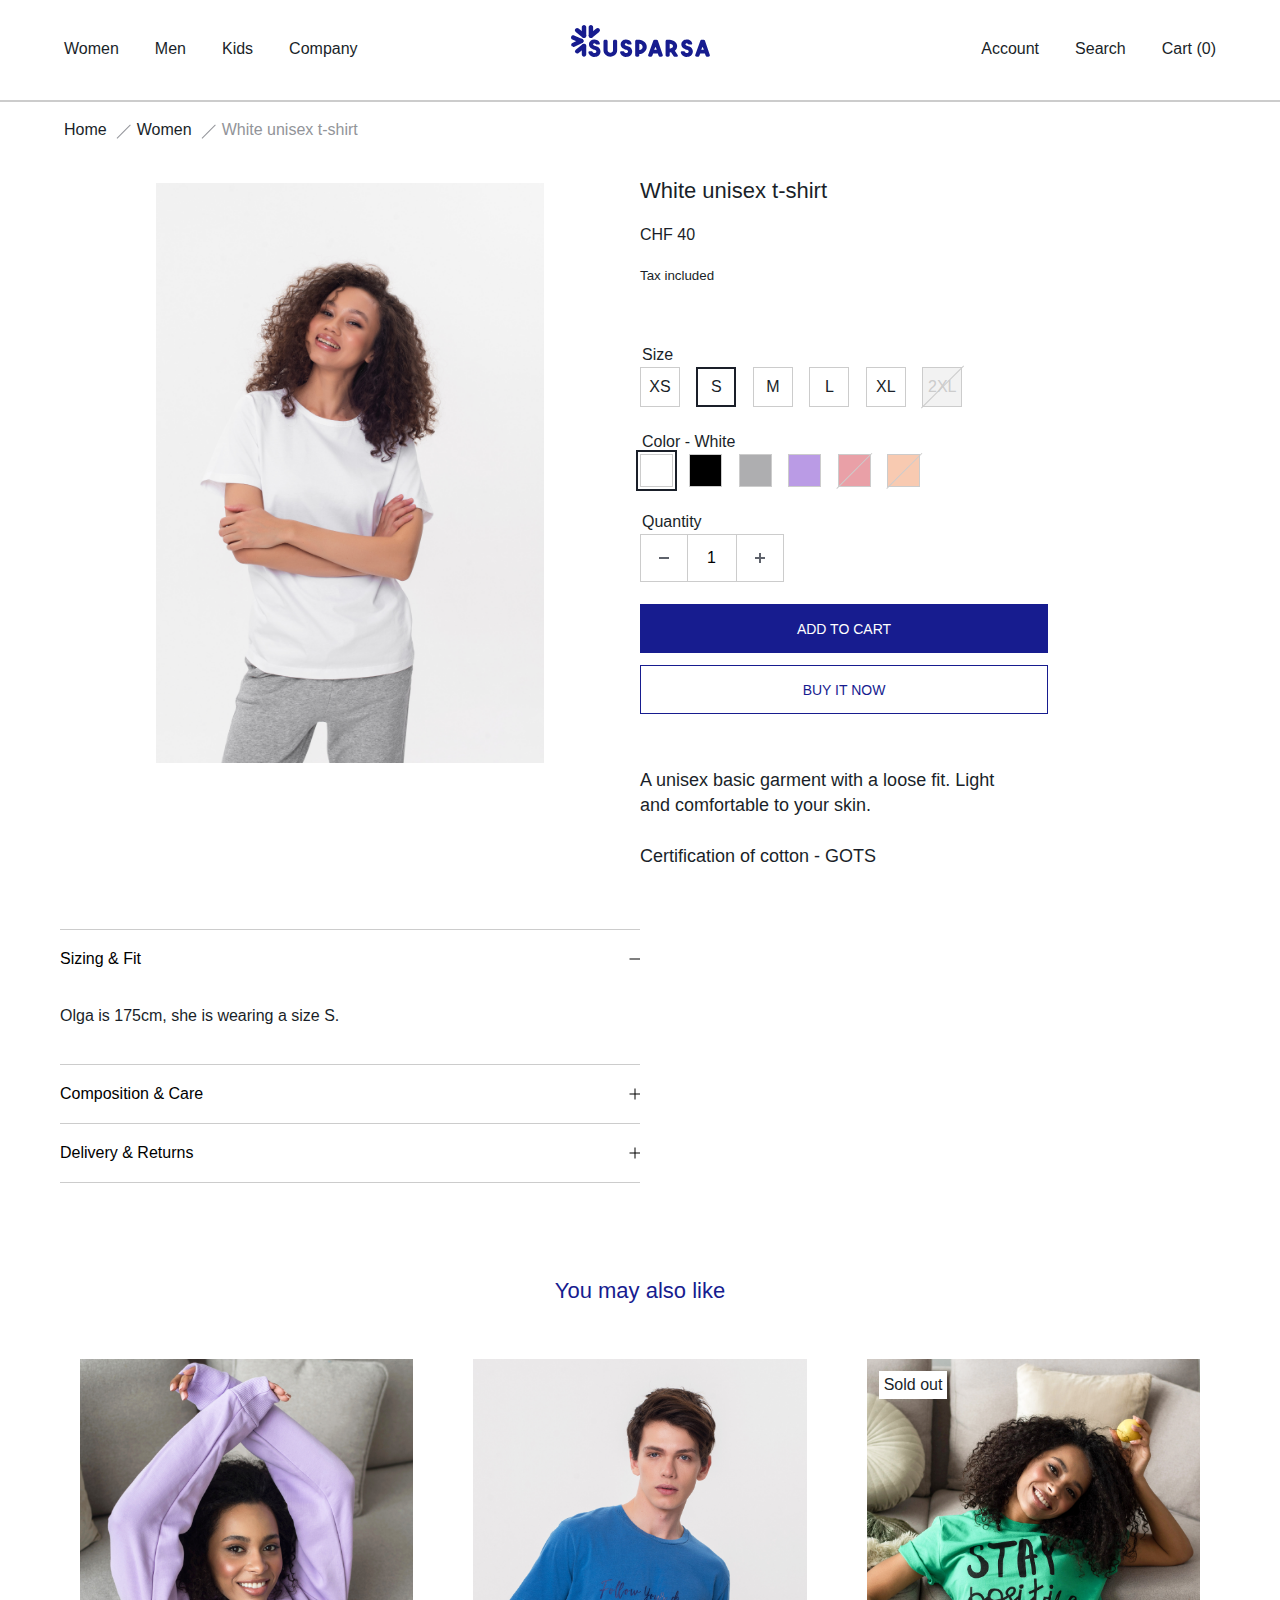
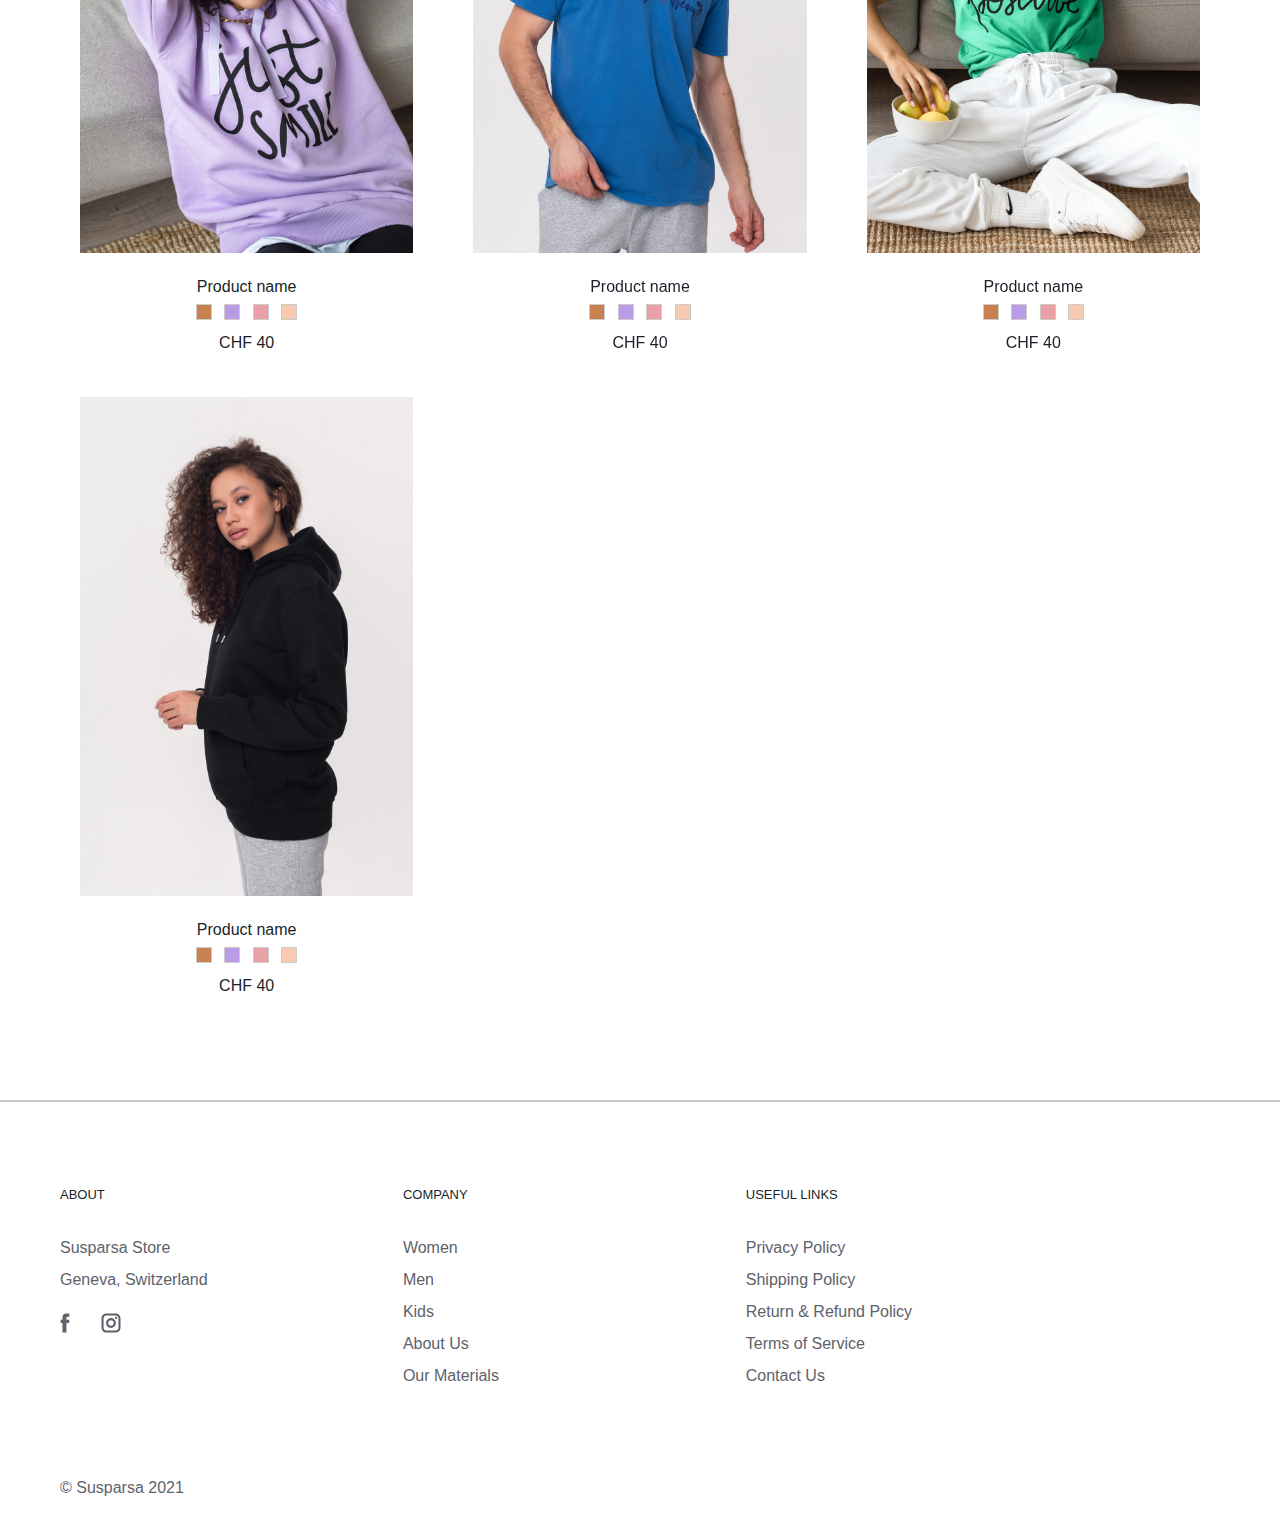
==== commit eeb5811a: "Added skip-to elements" ====
--- a/index.html
+++ b/index.html
@@ -15,8 +15,8 @@
 
   <body>
     <header class="header">
-      <!-- <a class="skip-to skip-to--content" href="#main">Skip to content</a>
-      <a class="skip-to skip-to--footer" href="#footer">Skip to footer</a> -->
+      <a class="skip-to skip-to--content" href="#main">Skip to main content</a>
+      <a class="skip-to skip-to--footer" href="#footer">Skip to footer</a>
       <div class="header-navigation__container">
         <nav class="header-navigation">
           <div class="header-navigation__section header-logo__container">
@@ -128,7 +128,9 @@
             </div>
 
             <form action="/cart" method="post" class="product-card__form">
-              <fieldset class="product-card__fieldset product-card__fieldset--size">
+              <fieldset
+                class="product-card__fieldset product-card__fieldset--size"
+              >
                 <legend>Size</legend>
                 <div class="radio-group">
                   <div class="radio">
@@ -216,7 +218,9 @@
                 </div>
               </fieldset>
 
-              <fieldset class="product-card__fieldset product-card__fieldset--color">
+              <fieldset
+                class="product-card__fieldset product-card__fieldset--color"
+              >
                 <legend>Color - <span aria-hidden="true">White</span></legend>
                 <div class="radio-group">
                   <div class="radio radio--color">
@@ -374,7 +378,9 @@
 
             <p class="product-card__text">
               A unisex basic garment with a loose fit. Light and comfortable to
-              your skin.<br />
+              your skin.
+            </p>
+            <p class="product-card__text">
               Certification of cotton -
               <i><abbr title="Global Organic Textile Standard">GOTS</abbr></i>
             </p>
@@ -403,13 +409,11 @@
             </div>
           </div>
 
-          <!-- <div class="img-feature"> -->
           <img
             src="./assets/img/mainPic.png"
             alt="White unisex t-shirt"
             class="main-roduct-card__image product-card__image"
           />
-          <!-- </div> -->
         </article>
       </section>
 
--- a/css/index.css
+++ b/css/index.css
@@ -89,6 +89,7 @@
   --palette-shuttle-chalice: #a0a0a0;
   --palette-shuttle-concrete: #f2f2f2;
   --palette-manatee: #929499;
+  --palette-puerto-rico: #3bc9c6;
 
   /* Fonts */
   --text-font-family: "Avenir Next Rounded Std", sans-serif;
@@ -124,6 +125,31 @@
   height: 1px !important;
   width: 1px !important;
   overflow: hidden;
+}
+
+.skip-to {
+  left: -999px;
+  position: absolute;
+  top: auto;
+  width: 1px;
+  height: 1px;
+  overflow: hidden;
+  z-index: -999;
+}
+
+.skip-to:focus,
+.skip-to:active {
+  background-color: var(--accent-color);
+  color: var(--palette-white);
+  left: auto;
+  top: auto;
+  width: 30%;
+  height: auto;
+  overflow: auto;
+  margin: 10px 35%;
+  padding: 5px;
+  text-align: center;
+  z-index: 999;
 }
 
 .container {
@@ -176,9 +202,9 @@
 }
 
 .button:hover {
-  background-color: #3bc9c6;
+  background-color: var(--palette-puerto-rico);
   color: var(--palette-white);
-  border-color: #3bc9c6;
+  border-color: var(--palette-puerto-rico);
 }
 
 /* #endregion */
@@ -341,6 +367,10 @@
   flex-direction: column;
 }
 
+.product-card__text:not(:last-child) {
+  margin-bottom: 1.4em;
+}
+
 .product-card__fieldset--size .radio,
 .product-card__fieldset--color .radio {
   margin: 0 6px;
@@ -543,7 +573,7 @@
 }
 
 .collapsible-tabe {
-  margin: 60px 0;
+  margin-top: 60px;
 }
 
 .button {
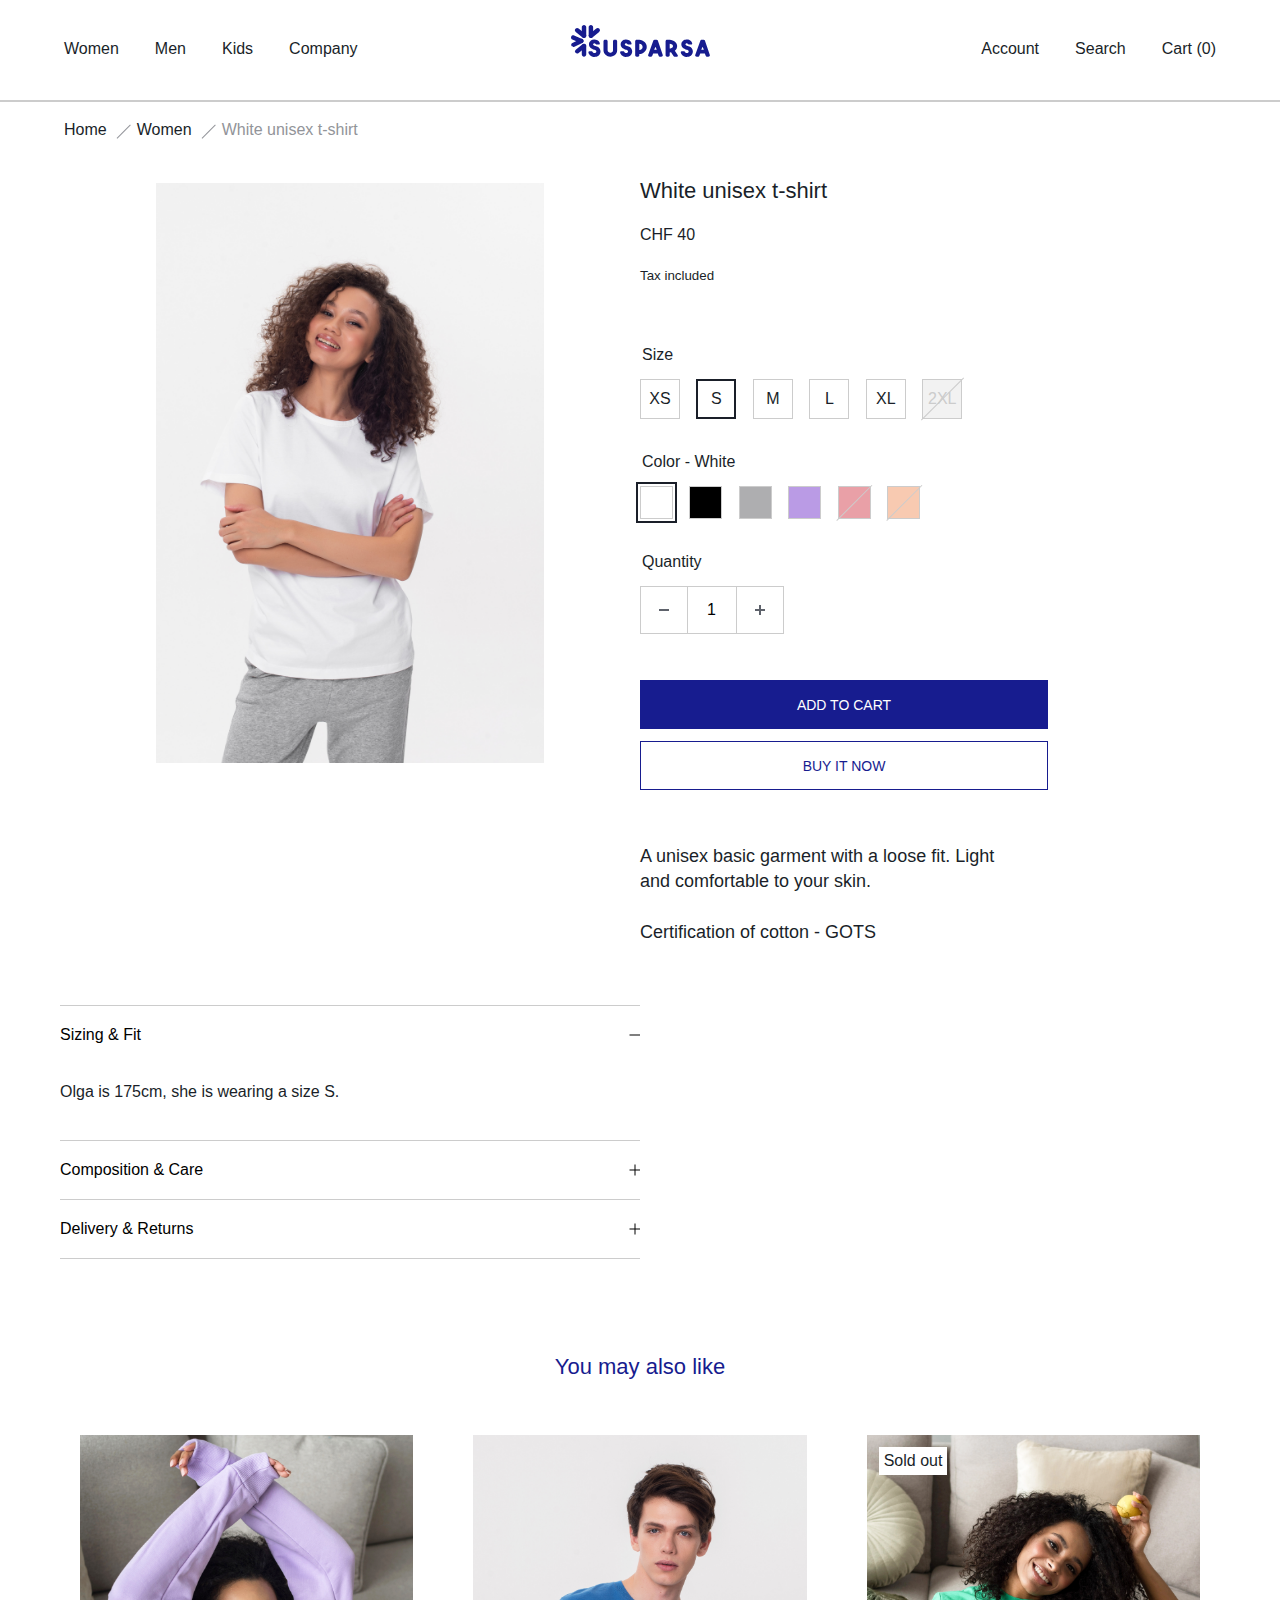
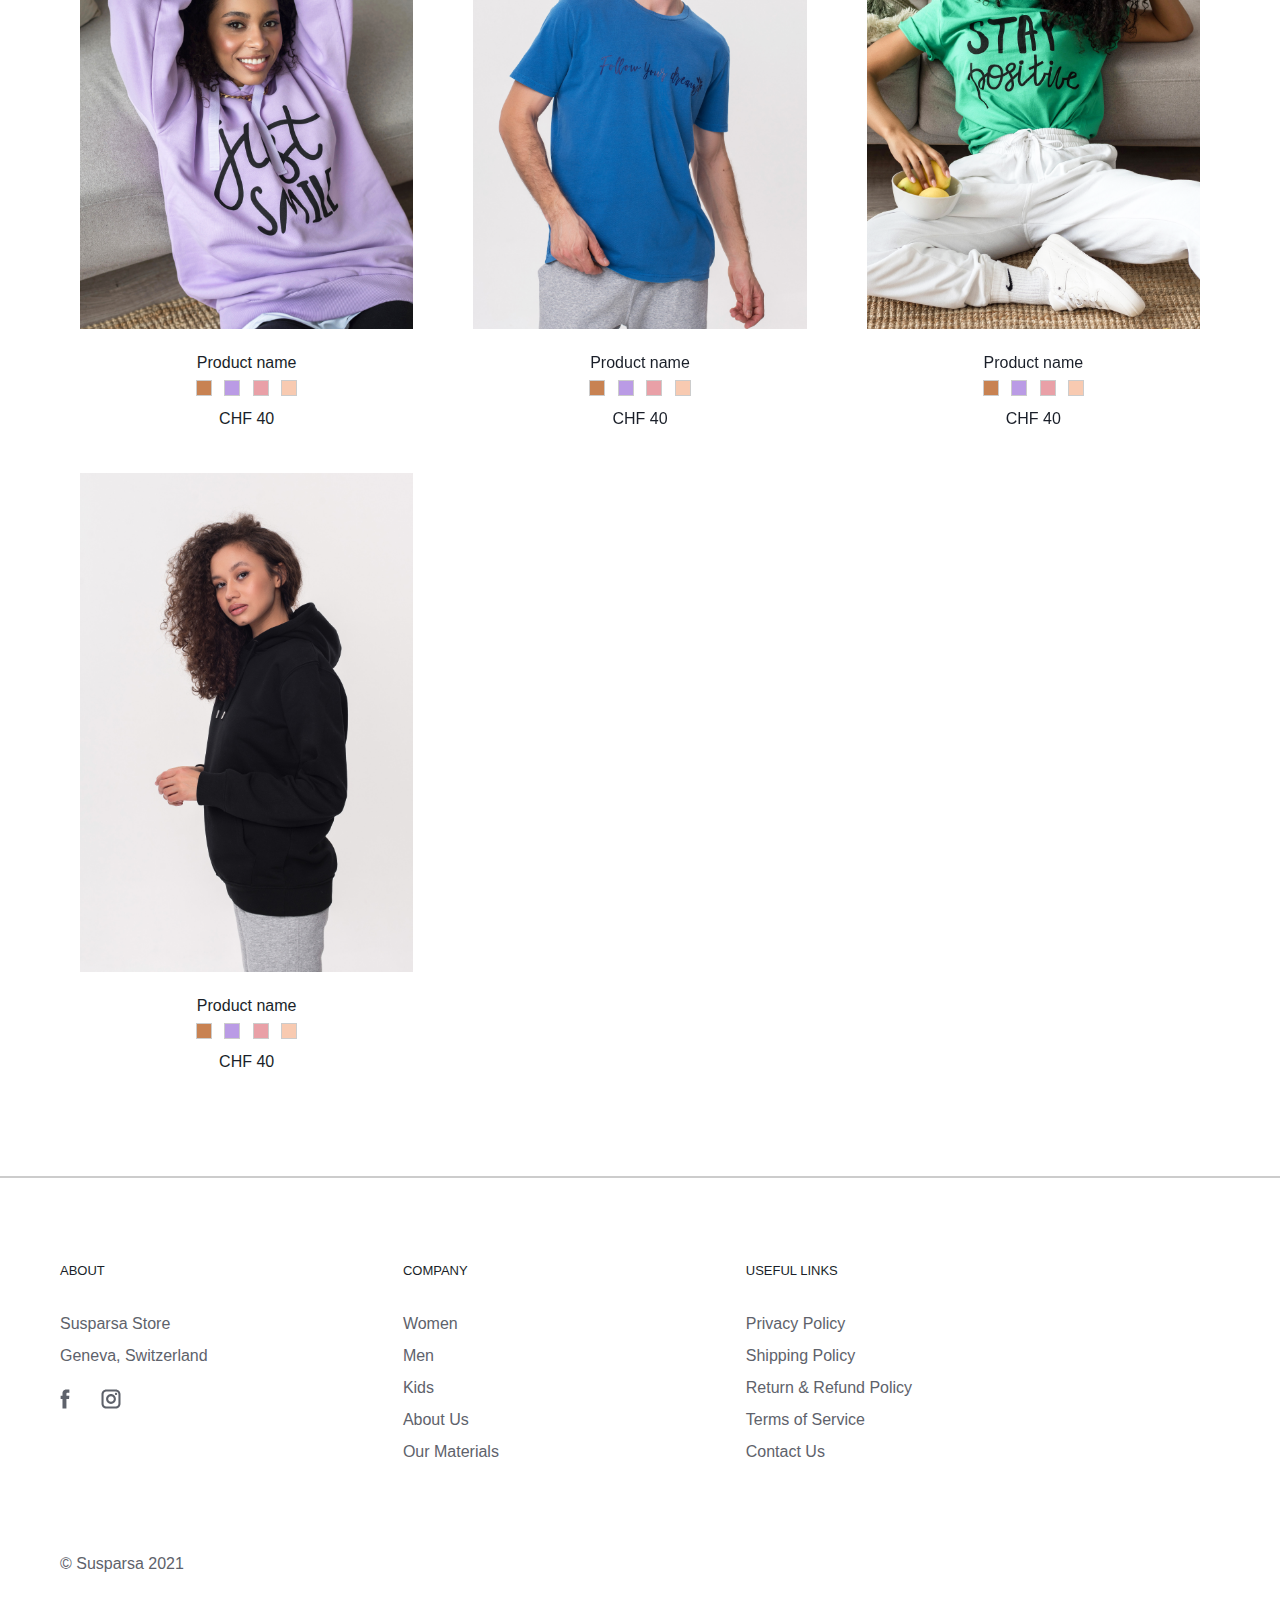
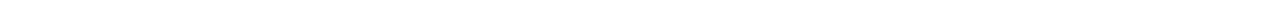
==== commit bbc91ce4: "Added space for form components" ====
--- a/index.html
+++ b/index.html
@@ -94,7 +94,7 @@
       </div>
 
       <div class="breadcrumbs">
-        <ol class="breadcrumbs__list">
+        <ol class="breadcrumbs__list" role="list">
           <li class="breadcrumbs__item">
             <a class="breadcrumbs__page" href="/">Home</a>
           </li>
@@ -354,26 +354,28 @@
                 </div>
               </fieldset>
 
-              <button
-                class="button button--primary"
-                type="submit"
-                name="type"
-                value="add"
-              >
-                <span class="visually-hidden"
-                  >Add product to shopping cart</span
+              <div class="form-buttons__container">
+                <button
+                  class="button button--primary"
+                  type="submit"
+                  name="type"
+                  value="add"
                 >
-                Add to cart
-              </button>
-              <button
-                class="button button--secondary"
-                type="submit"
-                name="type"
-                value="buy"
-              >
-                <span class="visually-hidden">Buy product right now</span>
-                Buy it now
-              </button>
+                  <span class="visually-hidden"
+                    >Add product to shopping cart</span
+                  >
+                  Add to cart
+                </button>
+                <button
+                  class="button button--secondary"
+                  type="submit"
+                  name="type"
+                  value="buy"
+                >
+                  <span class="visually-hidden">Buy product right now</span>
+                  Buy it now
+                </button>
+              </div>
             </form>
 
             <p class="product-card__text">
@@ -422,7 +424,7 @@
         <h2 class="recommendation-heading heading--xxl heading">
           You may also like
         </h2>
-        <ul class="products__list">
+        <ul class="products__list" role="list">
           <li>
             <article class="product-card recommendation-product-card">
               <img
@@ -766,9 +768,9 @@
                 Susparsa Store<br />Geneva, Switzerland
               </p>
 
-              <ul class="icon-list">
+              <ul class="icon-list" role="list">
                 <li class="icon-list__item">
-                  <a href="" class="icon-list__link"
+                  <a href="/facebook" class="icon-list__link"
                     ><svg
                       class="social-icon icon"
                       xmlns="http://www.w3.org/2000/svg"
@@ -787,7 +789,7 @@
                 </li>
 
                 <li class="icon-list__item">
-                  <a href="" class="icon-list__link"
+                  <a href="/instagram" class="icon-list__link"
                     ><svg
                       class="social-icon icon"
                       width="20"
@@ -809,7 +811,7 @@
 
           <section class="footer__section">
             <h2 class="footer__heading heading heading--s">Company</h2>
-            <ul class="footer-navigation">
+            <ul class="footer-navigation" role="list">
               <li class="footer-navigation__item">
                 <a href="" class="footer-navigation__link">Women</a>
               </li>
@@ -830,7 +832,7 @@
 
           <section class="footer__section">
             <h2 class="footer__heading heading heading--s">Useful Links</h2>
-            <ul class="footer-navigation">
+            <ul class="footer-navigation" role="list">
               <li class="footer-navigation__item">
                 <a href="" class="footer-navigation__link">Privacy Policy</a>
               </li>
--- a/css/index.css
+++ b/css/index.css
@@ -379,9 +379,13 @@
 .product-card__fieldset--size .radio-group,
 .product-card__fieldset--color .radio-group {
   margin-left: -6px;
+  margin-top: 12px;
+  margin-bottom: 12px;
 }
 
 .quantity {
+  margin-top: 12px;
+  margin-bottom: 12px;
   display: flex;
 
   --quantity-border-color: var(--border-color);
@@ -555,7 +559,7 @@
 }
 
 .product-card__fieldset {
-  padding-bottom: 1rem;
+  padding-bottom: 0.75rem;
 }
 
 .product-card__heading {
@@ -574,6 +578,10 @@
 
 .collapsible-tabe {
   margin-top: 60px;
+}
+
+.form-buttons__container {
+  margin-top: 1rem;
 }
 
 .button {
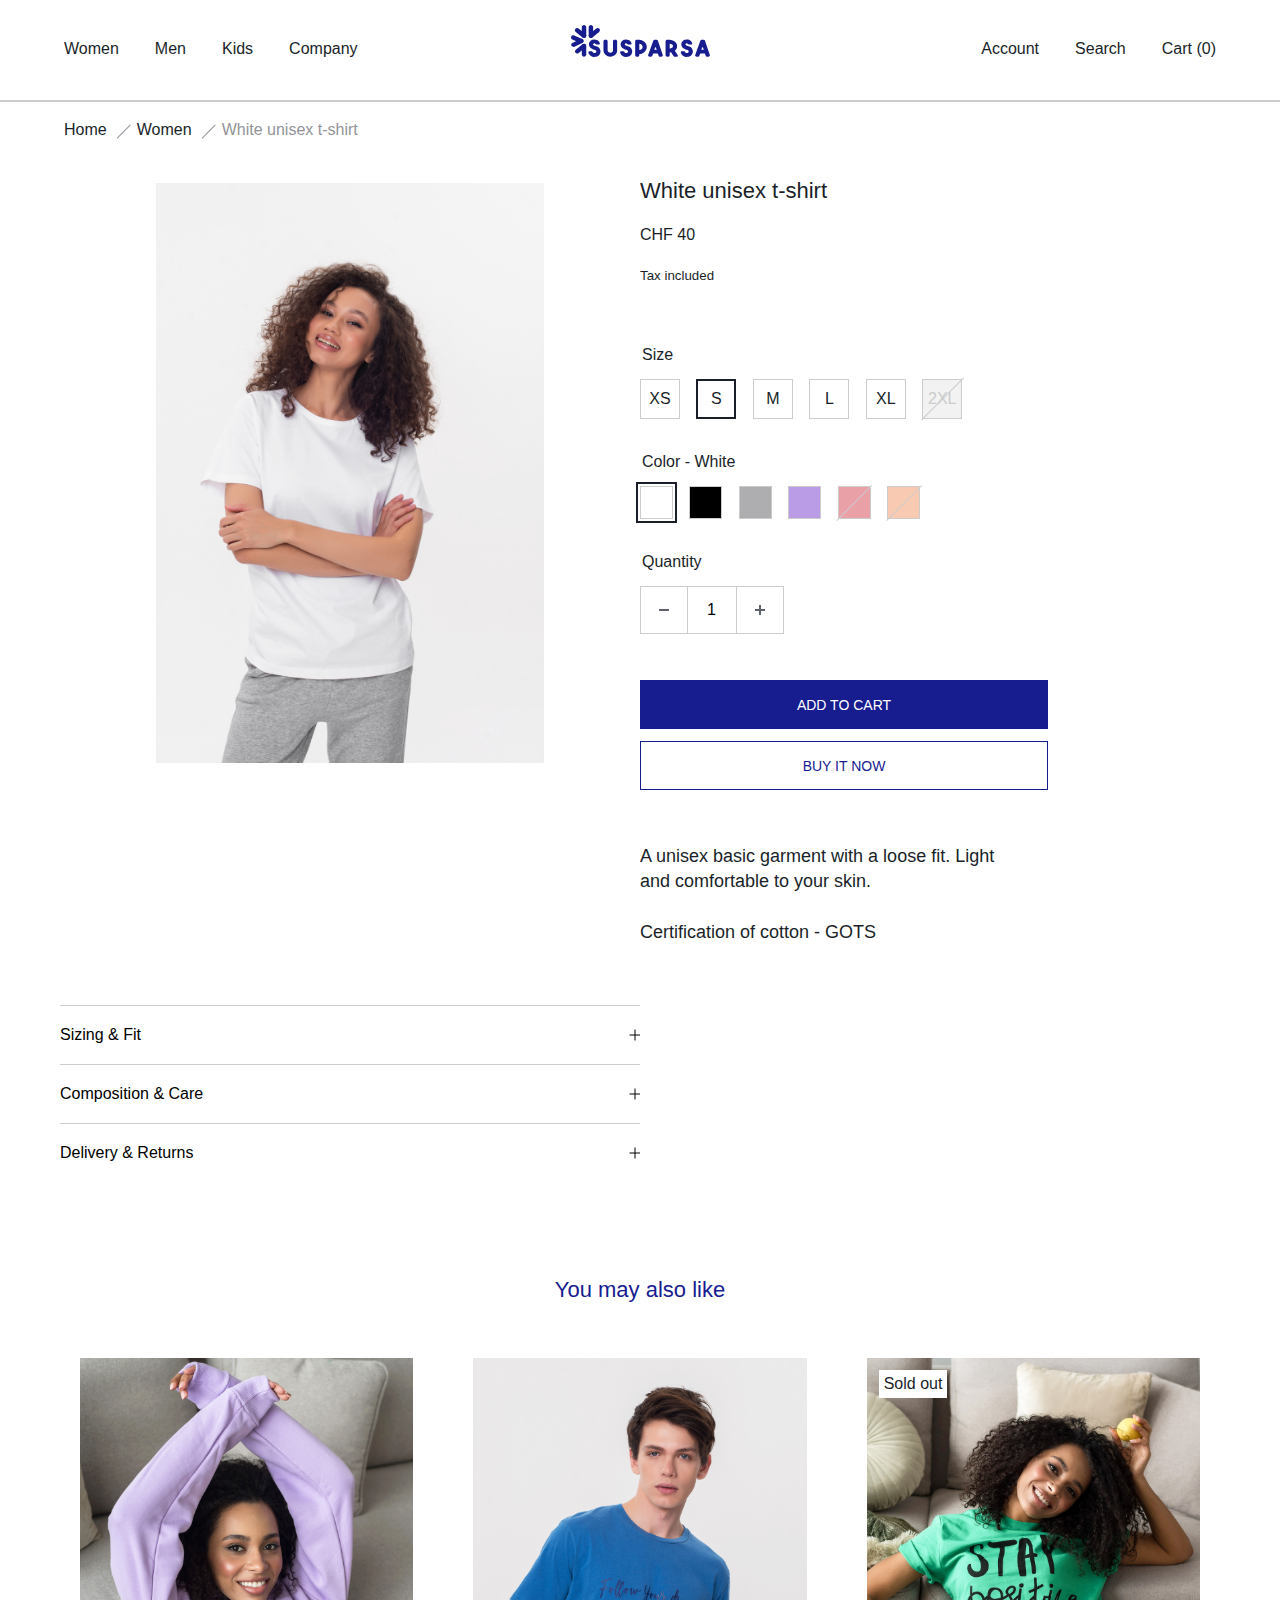
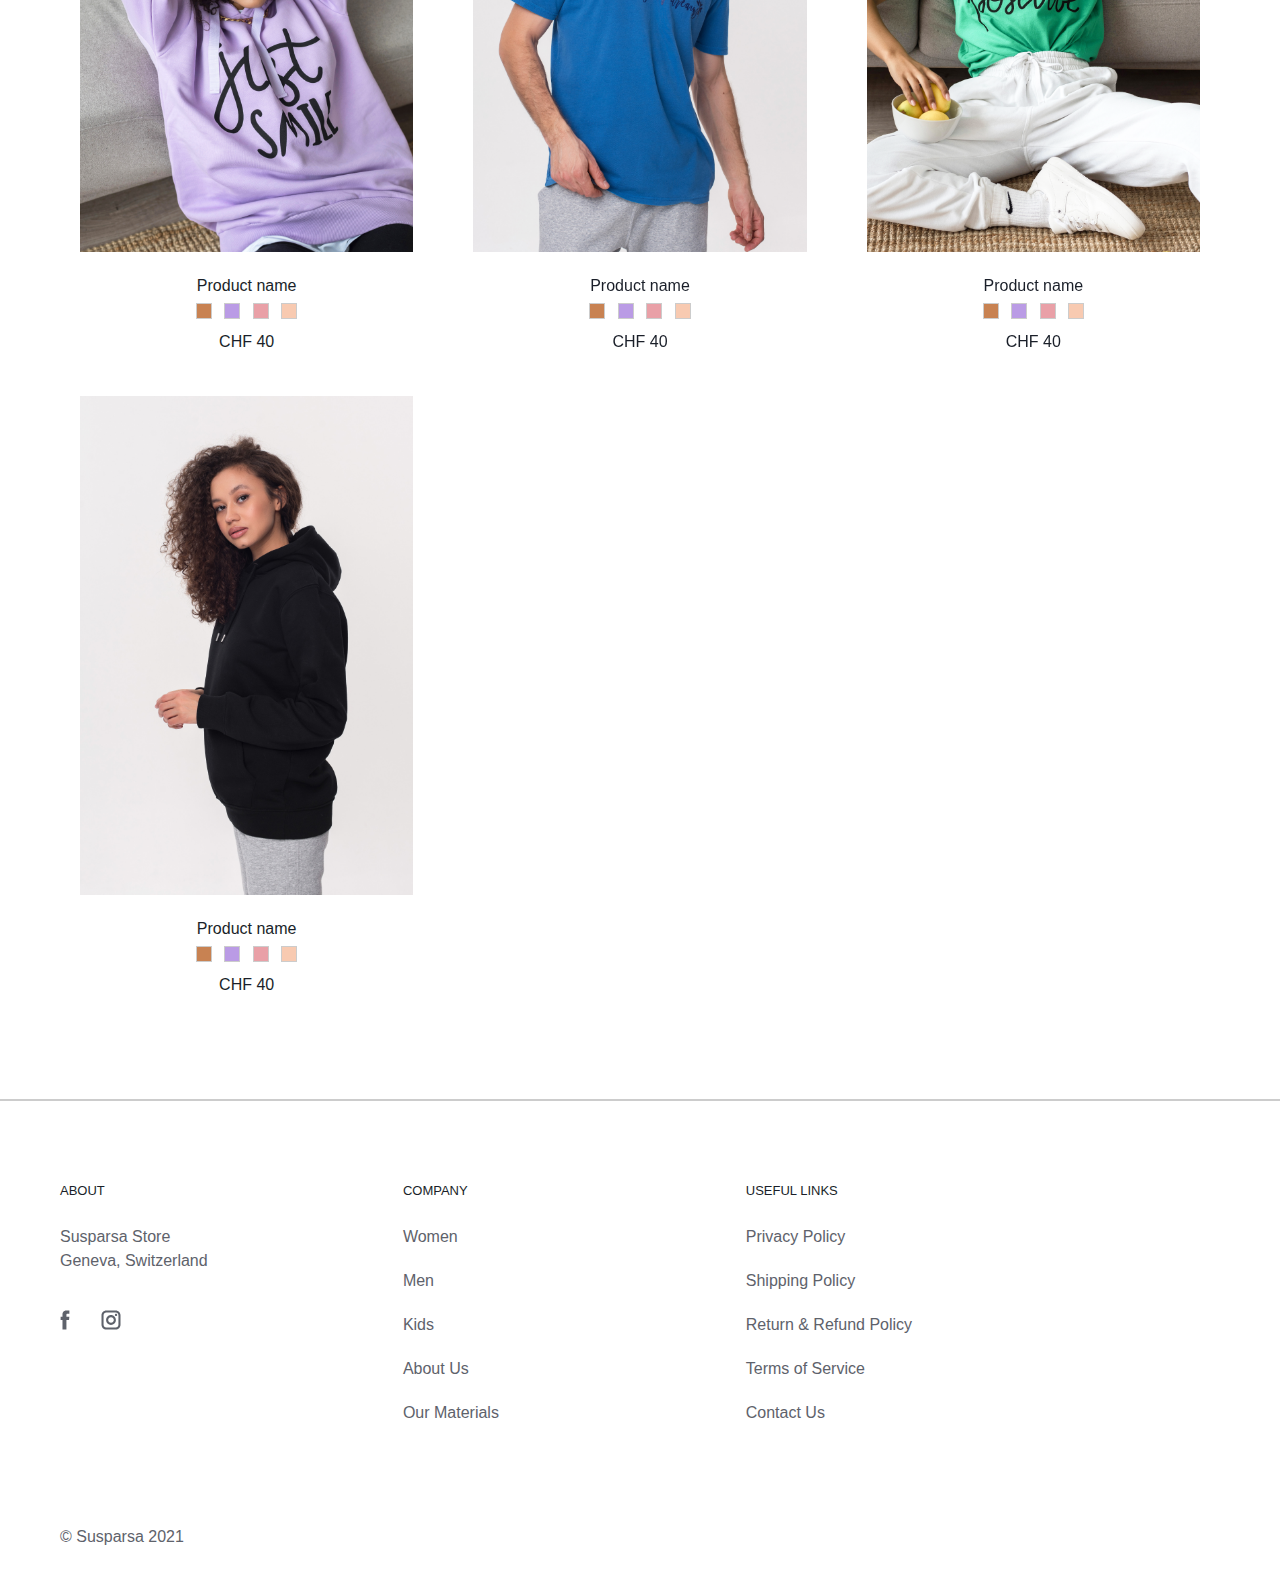
==== commit e8134c9c: "Accordion script (example w3.org)" ====
--- a/index.html
+++ b/index.html
@@ -390,24 +390,74 @@
 
           <div class="collapsible-tabe">
             <div class="collapsible-item">
-              <button class="collapsible-button" type="button">
-                Sizing & Fit<span class="сollapsible-minus"></span>
+              <button
+                class="collapsible-button"
+                type="button"
+                aria-expanded="false"
+                aria-controls="sect1"
+                id="accordion1id"
+              >
+                <span class="accordion-title"
+                  >Sizing & Fit<span class="сollapsible-icon"></span
+                ></span>
               </button>
             </div>
-            <div class="collapsible-content">
+            <div
+              class="collapsible-content"
+              id="sect1"
+              role="region"
+              aria-labelledby="accordion1id"
+              hidden=""
+            >
               <p class="collapsible-text">
                 Olga is <i>175cm</i>, she is wearing a size <i>S</i>.
               </p>
             </div>
+
             <div class="collapsible-item">
-              <button class="collapsible-button" type="button">
-                Composition & Care<span class="сollapsible-plus"></span>
+              <button
+                class="collapsible-button"
+                type="button"
+                aria-expanded="false"
+                aria-controls="sect2"
+                id="accordion2id"
+              >
+                <span class="accordion-title">
+                  Composition & Care<span class="сollapsible-icon"></span
+                ></span>
               </button>
             </div>
+            <div
+              class="collapsible-content"
+              id="sect2"
+              role="region"
+              aria-labelledby="accordion2id"
+              hidden=""
+            >
+              <p class="collapsible-text">Some text 2.</p>
+            </div>
+
             <div class="collapsible-item">
-              <button class="collapsible-button" type="button">
-                Delivery & Returns<span class="сollapsible-plus"></span>
+              <button
+                class="collapsible-button"
+                type="button"
+                aria-expanded="false"
+                aria-controls="sect3"
+                id="accordion3id"
+              >
+                <span class="accordion-title">
+                  Delivery & Returns<span class="сollapsible-icon"></span
+                ></span>
               </button>
+            </div>
+            <div
+              class="collapsible-content"
+              id="sect3"
+              role="region"
+              aria-labelledby="accordion3id"
+              hidden=""
+            >
+              <p class="collapsible-text">Some text 3.</p>
             </div>
           </div>
 
@@ -866,5 +916,7 @@
         </div>
       </div>
     </footer>
+
+    <script src="./js/index.js"></script>
   </body>
 </html>
--- a/css/index.css
+++ b/css/index.css
@@ -239,11 +239,6 @@
   transition: color 0.3s;
 }
 
-/* *:focus {
-  outline: 0.25rem dashed var(--palette-indigo);
-  outline-offset: 0.25rem;
-} */
-
 .header-navigation__link:active {
   border-color: var(--palette-indigo);
 }
@@ -484,9 +479,18 @@
   cursor: pointer;
 }
 
+/* .radio__label:focus {
+  border: 0.125rem solid var(--palette-indigo);
+  cursor: pointer;
+} */
+
 .radio__input:checked + .radio__label {
   border: 0.125rem solid var(--palette-mirage);
 }
+
+/* .radio__input:focus + .radio__label {
+  border: 0.125rem solid var(--palette-deep-koamaru);
+} */
 
 .radio--color .radio__label {
   width: 2.0625rem;
@@ -588,7 +592,7 @@
   margin: 0.375rem 0;
 }
 
-.collapsible-item {
+.collapsible-button {
   border-top: 1px solid var(--border-color);
   overflow: hidden;
 }
@@ -655,6 +659,35 @@
   transition: transform 0.4s ease-in-out, opacity 0.4s ease-in-out;
 }
 
+.сollapsible-icon {
+  position: absolute;
+  right: 0;
+  top: calc(50% - 5.5px);
+  width: 11px;
+  height: 11px;
+}
+
+.сollapsible-icon:before {
+  width: 11px;
+  height: 1px;
+  opacity: 1;
+}
+.сollapsible-icon:after {
+  width: 1px;
+  height: 11px;
+}
+
+.сollapsible-icon:after,
+.collapsible-button[aria-expanded="false"] .сollapsible-icon::before {
+  position: absolute;
+  content: "";
+  top: 50%;
+  left: 50%;
+  transform: translate(-50%, -50%) rotate(-90deg);
+  background-color: currentColor;
+  transition: transform 0.4s ease-in-out, opacity 0.4s ease-in-out;
+}
+
 .collapsible-button:hover {
   color: var(--palette-indigo);
 }
@@ -756,7 +789,7 @@
 }
 
 .footer__container {
-  border-top: 2px solid var(--palette-silver);
+  border-top: 0.125rem solid var(--palette-silver);
   padding-bottom: 2rem;
 }
 
@@ -769,7 +802,7 @@
 }
 
 .footer__section {
-  line-height: 2;
+  line-height: 1.5;
   color: var(--palette-shuttle-gray);
 }
 
@@ -789,7 +822,22 @@
   margin-right: 1.63rem;
 }
 
+.icon-list,
+.address__location {
+  margin-bottom: 20px;
+}
+
+.footer-navigation__item {
+  margin-bottom: 20px;
+}
+
 .copyright-text {
   font-size: 1rem;
 }
 /* #endregion */
+
+*:focus,
+*:focus + .radio__label {
+  outline: 0.25rem dashed var(--palette-indigo) !important;
+  outline-offset: 0.25rem !important;
+}
